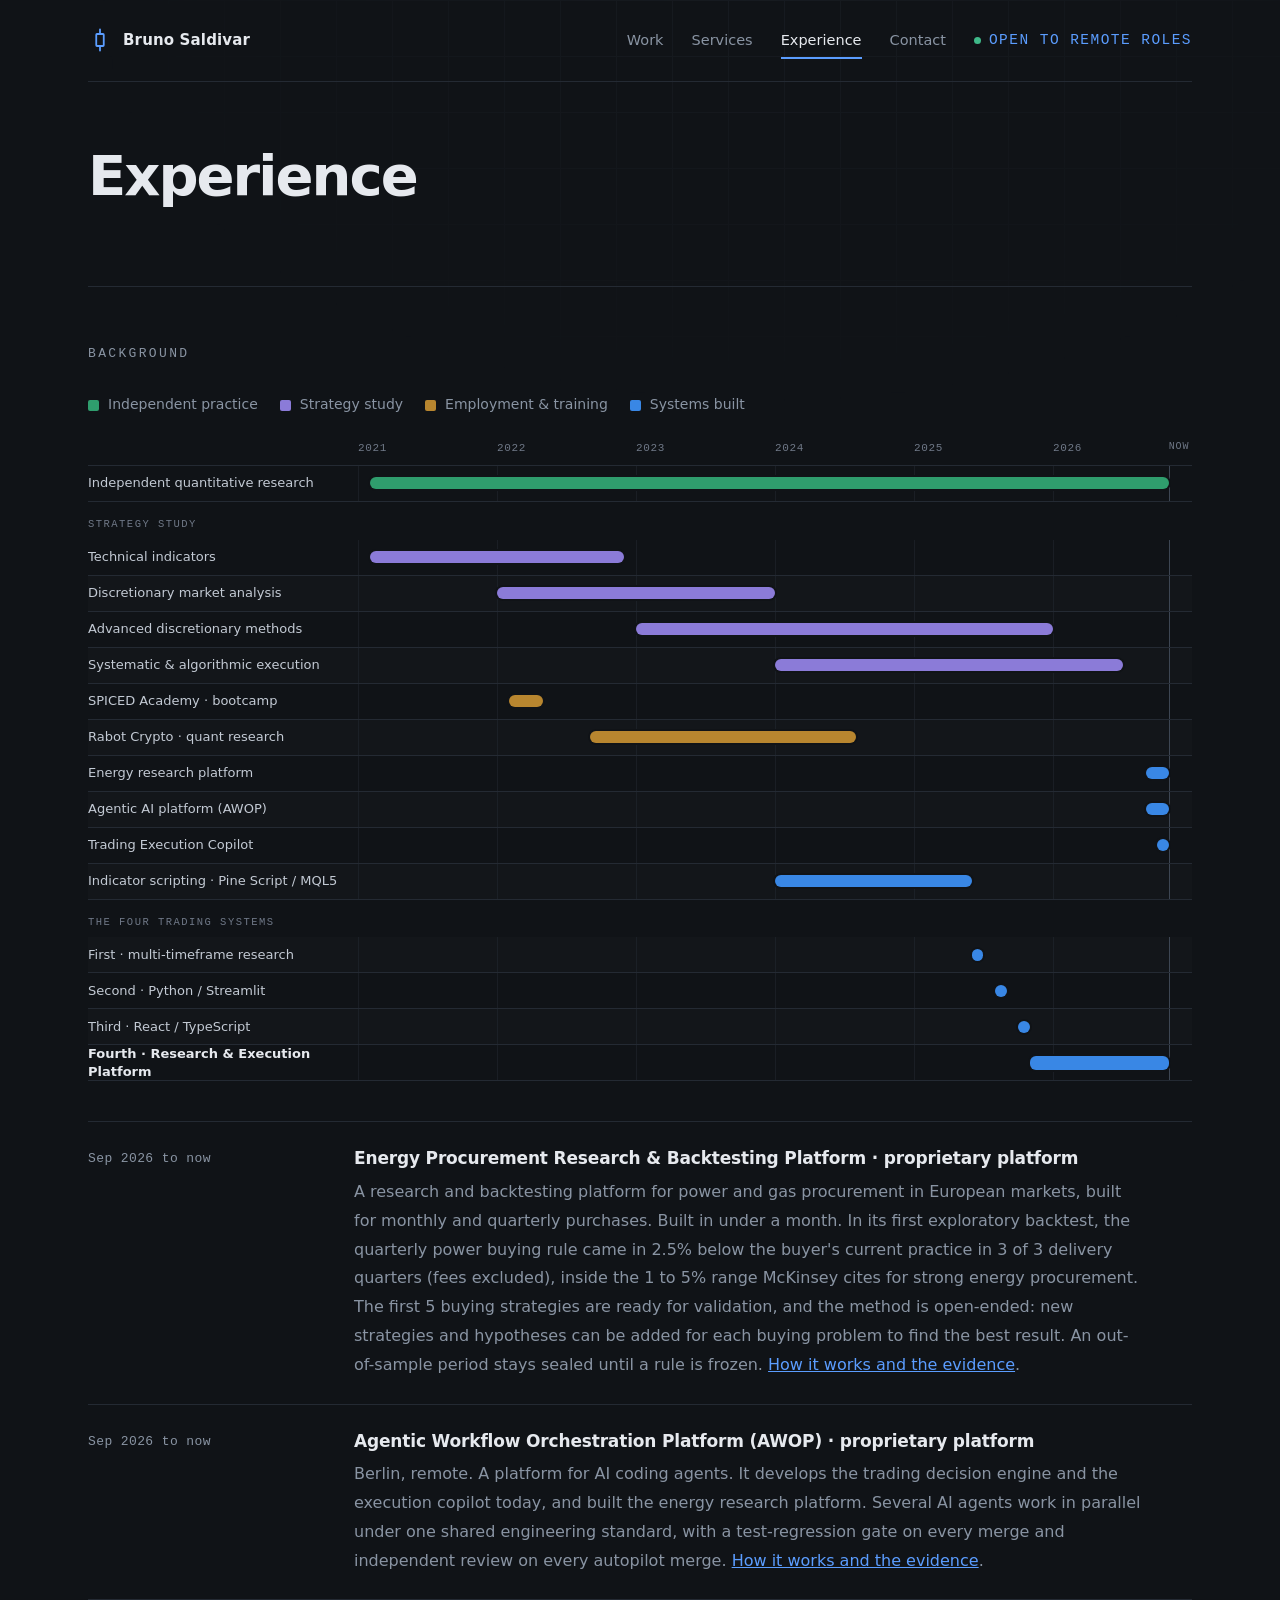
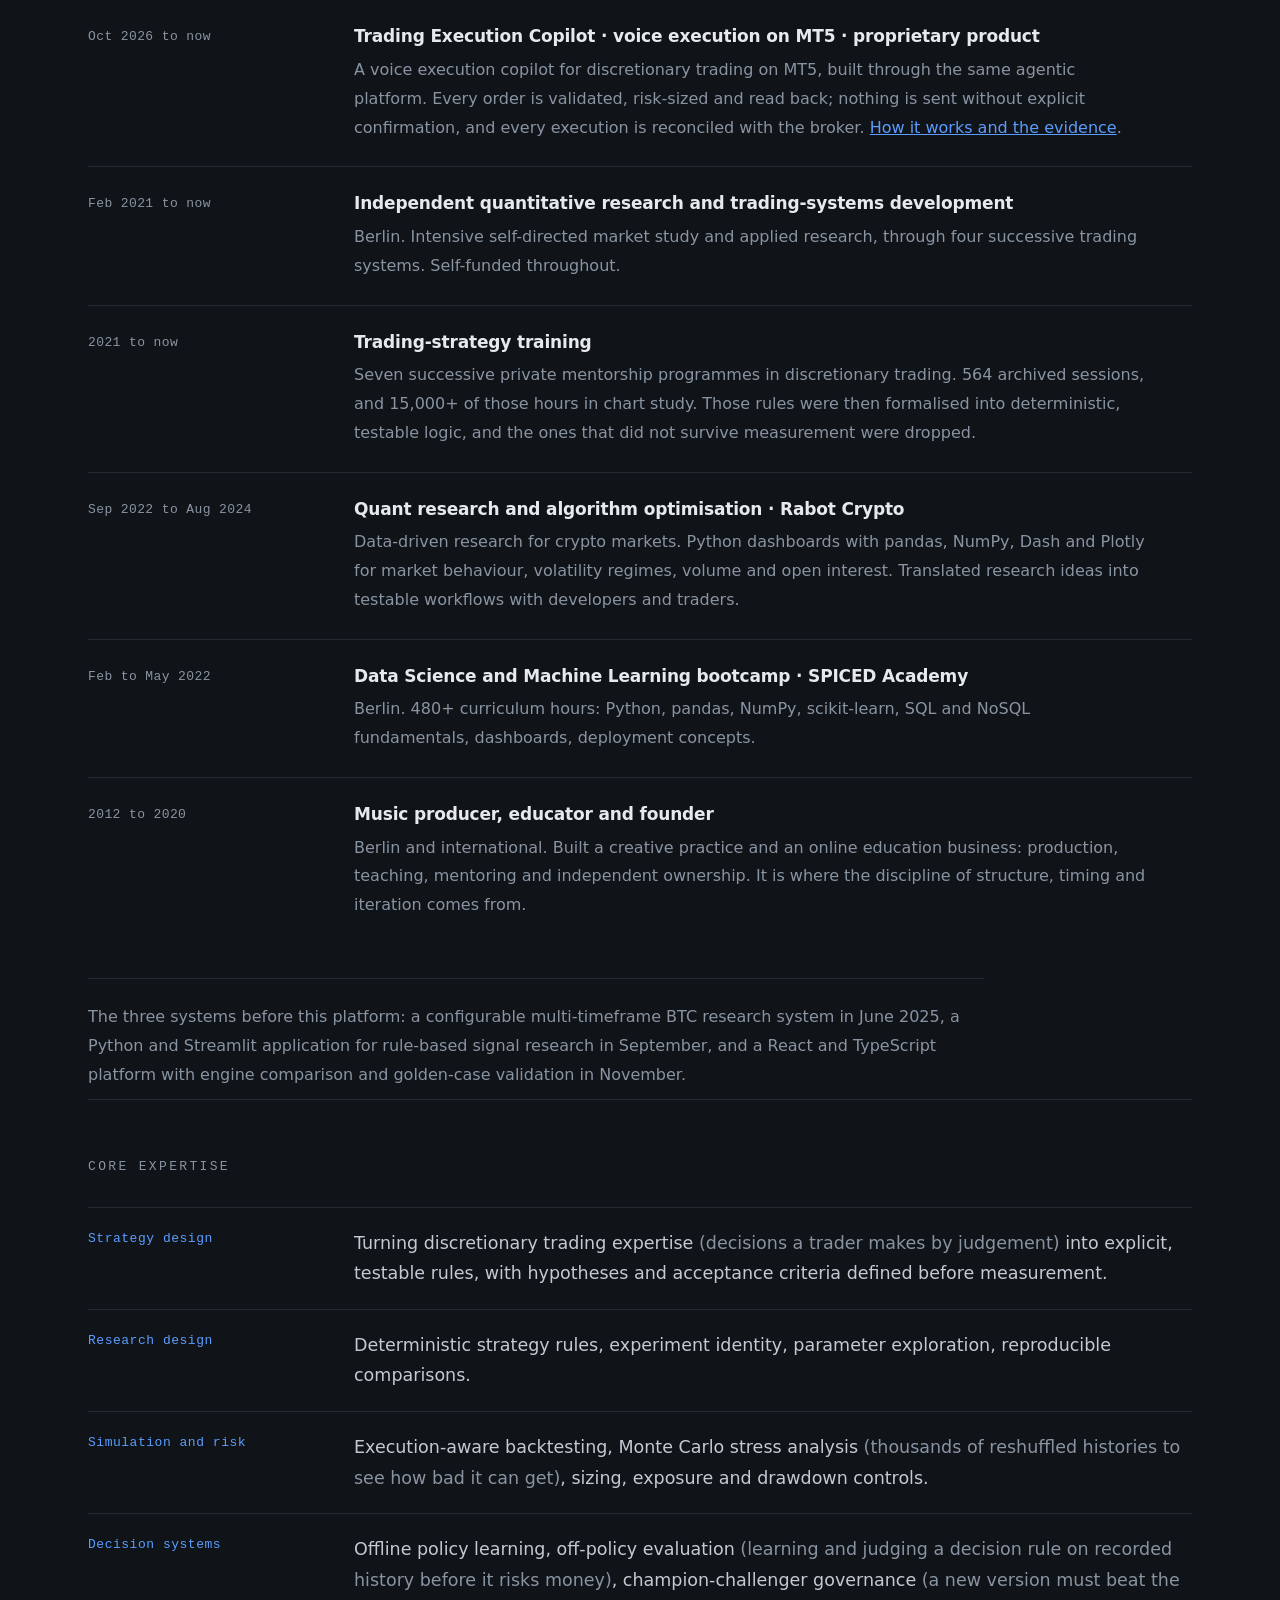
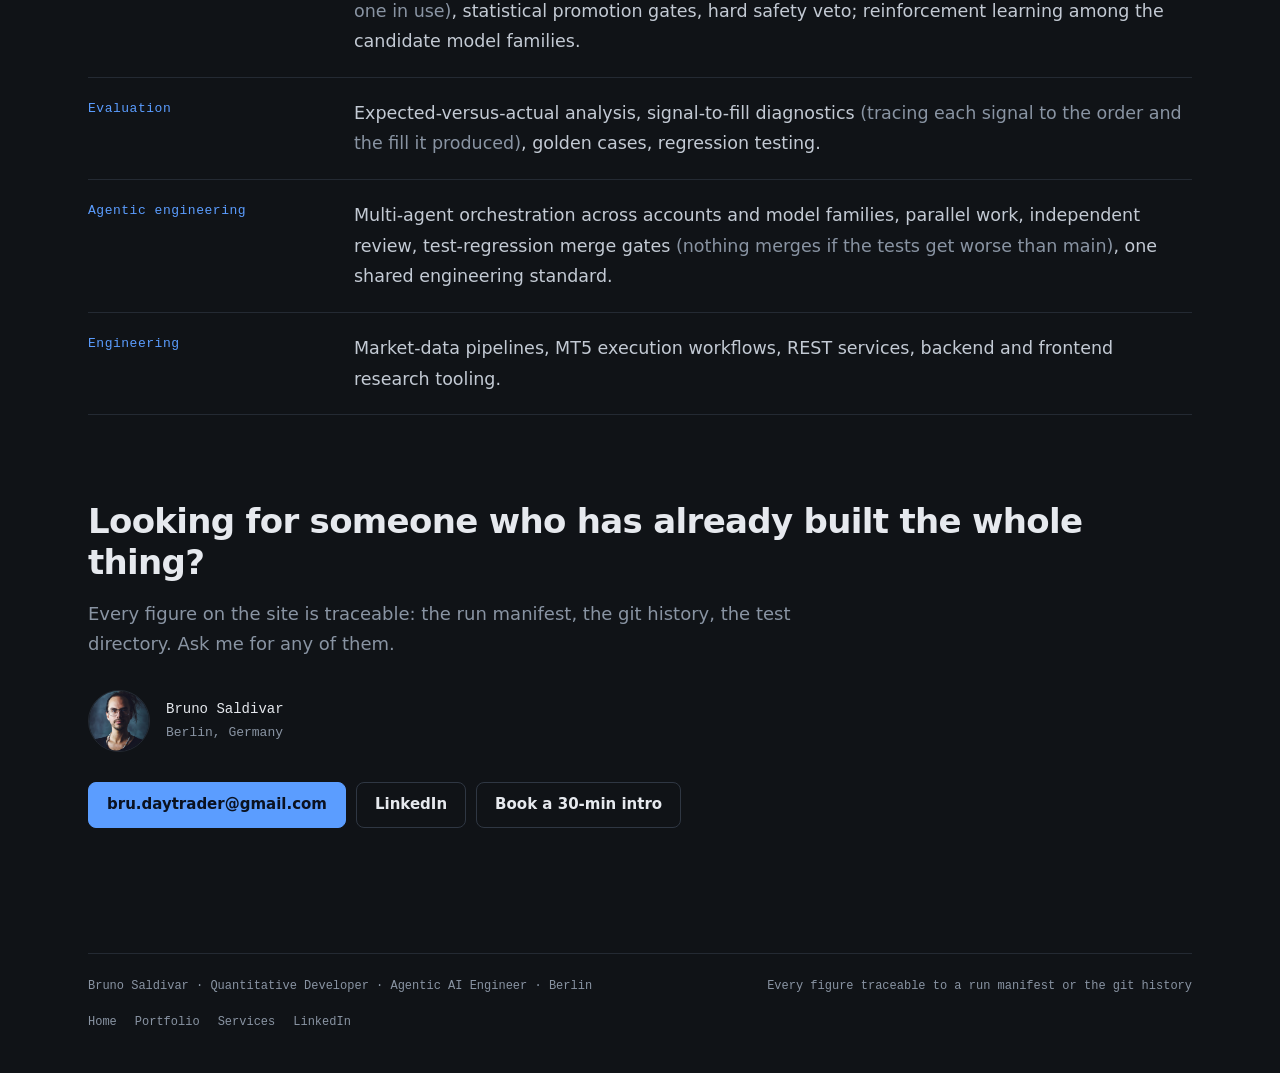
==== experience/index.html @ a82061ac "SEO: align AWOP canonical naming and commercial discovery on experience/index.html" ====
<!DOCTYPE html>
<html lang="en">
<head>
<meta charset="utf-8">
<meta name="viewport" content="width=device-width, initial-scale=1">
<title>Quant Developer &amp; Agentic AI Engineer | Experience</title>
<meta name="description" content="Experience in quantitative research, MT5 trading systems, agentic AI engineering and European energy procurement research. Explore work history and skills.">
<meta name="author" content="Bruno Saldivar">
<meta name="robots" content="index, follow, max-image-preview:large">
<link rel="canonical" href="https://ibuildsystems.work/experience/">
<link rel="icon" href="../favicon.svg?v=2" type="image/svg+xml">
<meta name="theme-color" content="#101317">

<meta property="og:type" content="website">
<meta property="og:site_name" content="Bruno Saldivar">
<meta property="og:locale" content="en_US">
<meta property="og:url" content="https://ibuildsystems.work/experience/">
<meta property="og:title" content="Quant Developer &amp; Agentic AI Engineer | Experience">
<meta property="og:description" content="Background in quantitative research, trading systems, European power procurement and AI agent orchestration.">
<meta property="og:image" content="https://ibuildsystems.work/og-card.png">
<meta property="og:image:width" content="1200">
<meta property="og:image:height" content="630">
<meta property="og:image:alt" content="Bruno Saldivar, Quantitative Developer · Agentic AI Engineer">

<meta name="twitter:card" content="summary_large_image">
<meta name="twitter:title" content="Quant Developer &amp; Agentic AI Engineer | Experience">
<meta name="twitter:description" content="Quantitative research, trading systems engineering and agentic AI experience.">
<meta name="twitter:image" content="https://ibuildsystems.work/og-card.png">

<link rel="stylesheet" href="../site.css">
<link rel="stylesheet" href="../work.css">
</head>
<body>
<a class="skip" href="#main">Skip to content</a>

<div class="wrap" id="top">
  <header class="site-head">
    <a class="brand" href="/" aria-label="Bruno Saldivar, home">
      <svg width="24" height="24" viewBox="0 0 32 32" fill="none" stroke-width="2.4" stroke-linecap="round" aria-hidden="true">
        <path d="M16 2 L16 8"/><rect x="11" y="8" width="10" height="16" rx="1"/><path d="M16 24 L16 30"/>
      </svg>
      Bruno Saldivar
    </a>
    <nav class="site-nav" aria-label="Main">
      <a href="/portfolio/">Work</a>
      <a href="/services/">Services</a>
      <a href="/experience/" aria-current="page">Experience</a>
      <a href="#contact">Contact</a>
      <a class="status" href="#contact"><span class="dot" aria-hidden="true"></span>Open to remote roles</a>
    </nav>
  </header>
</div>

<main id="main" class="wrap">

  <section class="intro">
    <h1>Experience</h1>
  </section>

  <section class="prior" id="background">
    <h2 class="sec">Background</h2>
    <div class="gantt">
      <div class="g-legend">
        <span><i style="background:#2f9d6d"></i>Independent practice</span>
        <span><i style="background:#8b7bd8"></i>Strategy study</span>
        <span><i style="background:#b8862f"></i>Employment &amp; training</span>
        <span><i style="background:#3987e5"></i>Systems built</span>
      </div>
      <div class="g-head"><span></span><div class="g-axis" style="position:relative"><span class="g-now-lab" style="left:97.22%">NOW</span><span>2021</span><span>2022</span><span>2023</span><span>2024</span><span>2025</span><span>2026</span></div></div>
      <div class="g-rows" id="gRows">
        <div class="g-row"><span class="g-lab">Independent quantitative research</span><div class="g-track"><div class="g-now" style="left:97.22%"></div><div class="g-hit" style="left:1.39%;width:95.83%" data-t="Independent quantitative research" data-d="Feb 2021 - present"><div class="g-bar" data-k="base"></div></div></div></div>
        <div class="g-group"><span>Strategy study</span><div></div></div>
        <div class="g-row"><span class="g-lab">Technical indicators</span><div class="g-track"><div class="g-now" style="left:97.22%"></div><div class="g-hit" style="left:1.39%;width:30.56%" data-t="Technical indicators" data-d="2021 - 2022"><div class="g-bar" data-k="stu"></div></div></div></div>
        <div class="g-row"><span class="g-lab">Discretionary market analysis</span><div class="g-track"><div class="g-now" style="left:97.22%"></div><div class="g-hit" style="left:16.67%;width:33.33%" data-t="Discretionary market analysis" data-d="2022 - 2023"><div class="g-bar" data-k="stu"></div></div></div></div>
        <div class="g-row"><span class="g-lab">Advanced discretionary methods</span><div class="g-track"><div class="g-now" style="left:97.22%"></div><div class="g-hit" style="left:33.33%;width:50.0%" data-t="Advanced discretionary methods" data-d="2023 - 2025"><div class="g-bar" data-k="stu"></div></div></div></div>
        <div class="g-row"><span class="g-lab">Systematic &amp; algorithmic execution</span><div class="g-track"><div class="g-now" style="left:97.22%"></div><div class="g-hit" style="left:50.0%;width:41.67%" data-t="Systematic and algorithmic execution" data-d="2024 - present"><div class="g-bar" data-k="stu"></div></div></div></div>
        <div class="g-row"><span class="g-lab">SPICED Academy · bootcamp</span><div class="g-track"><div class="g-now" style="left:97.22%"></div><div class="g-hit" style="left:18.06%;width:4.17%" data-t="SPICED Academy · Data Science bootcamp" data-d="Feb - May 2022 · 480+ hours"><div class="g-bar" data-k="job"></div></div></div></div>
        <div class="g-row"><span class="g-lab">Rabot Crypto · quant research</span><div class="g-track"><div class="g-now" style="left:97.22%"></div><div class="g-hit" style="left:27.78%;width:31.94%" data-t="Rabot Crypto · quant research" data-d="Sep 2022 - Aug 2024"><div class="g-bar" data-k="job"></div></div></div></div>
        <div class="g-row"><span class="g-lab">Energy research platform</span><div class="g-track"><div class="g-now" style="left:97.22%"></div><div class="g-hit" style="left:94.44%;width:2.78%" data-t="Energy Procurement Research &amp; Backtesting Platform" data-d="Sep 2026 - present · proprietary platform"><div class="g-bar" data-k="sys"></div></div></div></div>
        <div class="g-row"><span class="g-lab">Agentic AI platform (AWOP)</span><div class="g-track"><div class="g-now" style="left:97.22%"></div><div class="g-hit" style="left:94.44%;width:2.78%" data-t="Agentic Workflow Orchestration Platform (AWOP)" data-d="Sep 2026 - present · proprietary platform"><div class="g-bar" data-k="sys"></div></div></div></div>
        <div class="g-row"><span class="g-lab">Trading Execution Copilot</span><div class="g-track"><div class="g-now" style="left:97.22%"></div><div class="g-hit" style="left:95.83%;width:1.39%" data-t="Trading Execution Copilot · voice execution on MT5" data-d="Oct 2026 - present · proprietary product"><div class="g-bar" data-k="sys"></div></div></div></div>
        <div class="g-row"><span class="g-lab">Indicator scripting · Pine Script / MQL5</span><div class="g-track"><div class="g-now" style="left:97.22%"></div><div class="g-hit" style="left:50.0%;width:23.61%" data-t="Indicator scripting in Pine Script and MQL5" data-d="2024 - mid 2025 · TradingView scripts ported to MQL5"><div class="g-bar" data-k="sys"></div></div></div></div>
        <div class="g-group"><span>The four trading systems</span><div></div></div>
        <div class="g-row"><span class="g-lab">First · multi-timeframe research</span><div class="g-track"><div class="g-now" style="left:97.22%"></div><div class="g-hit" style="left:73.61%;width:1.39%" data-t="Multi-timeframe strategy research" data-d="Jun 2025 · first system"><div class="g-bar" data-k="sys"></div></div></div></div>
        <div class="g-row"><span class="g-lab">Second · Python / Streamlit</span><div class="g-track"><div class="g-now" style="left:97.22%"></div><div class="g-hit" style="left:76.39%;width:1.39%" data-t="Python / Streamlit application" data-d="Aug - Sep 2025 · second system"><div class="g-bar" data-k="sys"></div></div></div></div>
        <div class="g-row"><span class="g-lab">Third · React / TypeScript</span><div class="g-track"><div class="g-now" style="left:97.22%"></div><div class="g-hit" style="left:79.17%;width:1.39%" data-t="React / TypeScript platform" data-d="Oct - Nov 2025 · third system"><div class="g-bar" data-k="sys"></div></div></div></div>
        <div class="g-row" data-em=""><span class="g-lab">Fourth · Research &amp; Execution Platform</span><div class="g-track"><div class="g-now" style="left:97.22%"></div><div class="g-hit" data-em="" style="left:80.56%;width:16.67%" data-t="Private Trading Research &amp; Execution Platform" data-d="Nov 2025 - present · in production"><div class="g-bar" data-k="sys"></div></div></div></div>
        <div class="g-tip" id="gTip"></div>
      </div>
    </div>

    <div class="tl">
      <div class="tl-row">
        <div class="tl-when">Sep 2026 to now</div>
        <div class="tl-what">
          <h4>Energy Procurement Research &amp; Backtesting Platform · proprietary platform</h4>
          <p>A research and backtesting platform for power and gas procurement in European markets, built for monthly and quarterly purchases. Built in under a month. In its first exploratory backtest, the quarterly power buying rule came in 2.5% below the buyer&#39;s current practice in 3 of 3 delivery quarters (fees excluded), inside the 1 to 5% range McKinsey cites for strong energy procurement. The first 5 buying strategies are ready for validation, and the method is open-ended: new strategies and hypotheses can be added for each buying problem to find the best result. An out-of-sample period stays sealed until a rule is frozen. <a href="/portfolio/#energy">How it works and the evidence</a>.</p>
        </div>
      </div>
      <div class="tl-row">
        <div class="tl-when">Sep 2026 to now</div>
        <div class="tl-what">
          <h4>Agentic Workflow Orchestration Platform (AWOP) · proprietary platform</h4>
          <p>Berlin, remote. A platform for AI coding agents. It develops the trading decision engine and the execution copilot today, and built the energy research platform. Several AI agents work in parallel under one shared engineering standard, with a test-regression gate on every merge and independent review on every autopilot merge. <a href="/portfolio/#awop">How it works and the evidence</a>.</p>
        </div>
      </div>
      <div class="tl-row">
        <div class="tl-when">Oct 2026 to now</div>
        <div class="tl-what">
          <h4>Trading Execution Copilot · voice execution on MT5 · proprietary product</h4>
          <p>A voice execution copilot for discretionary trading on MT5, built through the same agentic platform. Every order is validated, risk-sized and read back; nothing is sent without explicit confirmation, and every execution is reconciled with the broker. <a href="/portfolio/#copilot">How it works and the evidence</a>.</p>
        </div>
      </div>
      <div class="tl-row">
        <div class="tl-when">Feb 2021 to now</div>
        <div class="tl-what">
          <h4>Independent quantitative research and trading-systems development</h4>
          <p>Berlin. Intensive self-directed market study and applied research, through four successive trading systems. Self-funded throughout.</p>
        </div>
      </div>
      <div class="tl-row">
        <div class="tl-when">2021 to now</div>
        <div class="tl-what">
          <h4>Trading-strategy training</h4>
          <p>Seven successive private mentorship programmes in discretionary trading. 564 archived sessions, and
            15,000+ of those hours in chart study. Those rules were then formalised into deterministic, testable
            logic, and the ones that did not survive measurement were dropped.</p>
        </div>
      </div>
      <div class="tl-row">
        <div class="tl-when">Sep 2022 to Aug 2024</div>
        <div class="tl-what">
          <h4>Quant research and algorithm optimisation · Rabot Crypto</h4>
          <p>Data-driven research for crypto markets. Python dashboards with pandas, NumPy, Dash and Plotly for market behaviour, volatility regimes, volume and open interest. Translated research ideas into testable workflows with developers and traders.</p>
        </div>
      </div>
      <div class="tl-row">
        <div class="tl-when">Feb to May 2022</div>
        <div class="tl-what">
          <h4>Data Science and Machine Learning bootcamp · SPICED Academy</h4>
          <p>Berlin. 480+ curriculum hours: Python, pandas, NumPy, scikit-learn, SQL and NoSQL fundamentals, dashboards, deployment concepts.</p>
        </div>
      </div>
      <div class="tl-row">
        <div class="tl-when">2012 to 2020</div>
        <div class="tl-what">
          <h4>Music producer, educator and founder</h4>
          <p>Berlin and international. Built a creative practice and an online education business: production, teaching, mentoring and independent ownership. It is where the discipline of structure, timing and iteration comes from.</p>
        </div>
      </div>
    </div>
    <p class="earlier">
      The three systems before this platform: a configurable multi-timeframe BTC research system in
      June 2025, a Python and Streamlit application for rule-based signal research in
      September, and a React and TypeScript platform with engine comparison and golden-case
      validation in November.
    </p>
  </section>

  <section class="expertise reveal">
    <h2 class="sec">Core expertise</h2>
    <div class="rows">
      <div class="row">
        <div class="k">Strategy design</div>
        <div class="v">Turning discretionary trading expertise <i>(decisions a trader makes by judgement)</i> into explicit, testable rules, with hypotheses and acceptance criteria defined before measurement.</div>
      </div>
      <div class="row">
        <div class="k">Research design</div>
        <div class="v">Deterministic strategy rules, experiment identity, parameter exploration, reproducible comparisons.</div>
      </div>
      <div class="row">
        <div class="k">Simulation and risk</div>
        <div class="v">Execution-aware backtesting, Monte Carlo stress analysis <i>(thousands of reshuffled histories to see how bad it can get)</i>, sizing, exposure and drawdown controls.</div>
      </div>
      <div class="row">
        <div class="k">Decision systems</div>
        <div class="v">Offline policy learning, off-policy evaluation <i>(learning and judging a decision rule on recorded history before it risks money)</i>, champion-challenger governance <i>(a new version must beat the one in use)</i>, statistical promotion gates, hard safety veto; reinforcement learning among the candidate model families.</div>
      </div>
      <div class="row">
        <div class="k">Evaluation</div>
        <div class="v">Expected-versus-actual analysis, signal-to-fill diagnostics <i>(tracing each signal to the order and the fill it produced)</i>, golden cases, regression testing.</div>
      </div>
      <div class="row">
        <div class="k">Agentic engineering</div>
        <div class="v">Multi-agent orchestration across accounts and model families, parallel work, independent review, test-regression merge gates <i>(nothing merges if the tests get worse than main)</i>, one shared engineering standard.</div>
      </div>
      <div class="row">
        <div class="k">Engineering</div>
        <div class="v">Market-data pipelines, MT5 execution workflows, REST services, backend and frontend research tooling.</div>
      </div>
    </div>
  </section>

  <section class="cta reveal" id="contact">
    <h2>Looking for someone who has already built the whole thing?</h2>
    <p>
      Every figure on the site is traceable: the run manifest, the git history, the test directory.
      Ask me for any of them.
    </p>
    <div class="signature">
      <img src="../portrait.jpg" alt="Bruno Saldivar">
      <div class="who"><b>Bruno Saldivar</b>Berlin, Germany</div>
    </div>
    <div class="btns">
      <a class="btn solid" href="mailto:bru.daytrader@gmail.com">bru.daytrader@gmail.com</a>
      <a class="btn" href="https://www.linkedin.com/in/bru-algo-trader/">LinkedIn</a>
      <a class="btn" href="https://calendly.com/bru-lets-talk/30min">Book a 30-min intro</a>
    </div>
  </section>

</main>

<div class="wrap">
  <footer class="site-foot">
    <span>Bruno Saldivar · Quantitative Developer · Agentic AI Engineer · Berlin</span>
    <span>Every figure traceable to a run manifest or the git history</span>
    <nav aria-label="Footer">
      <a href="/">Home</a>
      <a href="/portfolio/">Portfolio</a>
      <a href="/services/">Services</a>
      <a href="https://www.linkedin.com/in/bru-algo-trader/">LinkedIn</a>
    </nav>
  </footer>
</div>

<script src="../site.js" defer></script>
<script>
  // tooltip por marca: el spec de interaccion lo pide por defecto en barras
  (() => {
    const rows = document.getElementById('gRows'); if (!rows) return;
    const tip = document.getElementById('gTip');
    rows.querySelectorAll('.g-hit').forEach((bar) => {
      bar.addEventListener('mouseenter', () => {
        tip.innerHTML = bar.dataset.t + '<br><b>' + bar.dataset.d + '</b>';
        tip.style.opacity = 1;
      });
      bar.addEventListener('mousemove', (e) => {
        const r = rows.getBoundingClientRect();
        const w = tip.offsetWidth;                 // medir, no adivinar el ancho
        let x = e.clientX - r.left + 14;
        if (x + w > r.width) x = e.clientX - r.left - w - 14;   // no cabe a la derecha: al otro lado
        tip.style.left = Math.max(0, x) + 'px';
        tip.style.top = (e.clientY - r.top + 16) + 'px';
      });
      bar.addEventListener('mouseleave', () => { tip.style.opacity = 0; });
    });
  })();
</script>
<!-- Cloudflare Web Analytics -->
<script type='module' src='https://static.cloudflareinsights.com/beacon.min.js' data-cf-beacon='{"token": "364377fd8b194d08bdee4b9dc2653172"}'></script>
<!-- End Cloudflare Web Analytics -->
</body>
</html>
---- site.css ----
/* Shared by Home, Portfolio and Services. Palette and type: graphite / panel / fg / dim / signal,
   with a light variant (Portfolio pins the dark one in its own <style>). */
:root {
  --bg: #101317;
  --bg-2: #0d1014;
  --panel: #171b21;
  --panel-2: #1b2028;
  --fg: #e6e9ee;
  --soft: #c3cad4;
  --dim: #8994a3;
  --hair: #242a33;
  --hair-2: #2f3743;
  --signal: #5b9dff;
  --signal-ink: #0b1220;
  --signal-glow: rgba(91, 157, 255, .28);
  --lit: #1d2a3f;
  --ok: #3fb989;
  --warn: #e0a84a;
  --shadow: 0 30px 80px rgba(0, 0, 0, .35);

  --sans: system-ui, -apple-system, "Segoe UI Variable Text", "Segoe UI", Inter, Roboto,
          "Helvetica Neue", Arial, sans-serif;
  --mono: ui-monospace, "SF Mono", "Cascadia Mono", "Segoe UI Mono", Menlo, Consolas,
          "Roboto Mono", monospace;
  --max: 1200px;
  --gut: clamp(20px, 5vw, 48px);
  color-scheme: dark light;
}

@media (prefers-color-scheme: light) {
  :root {
    --bg: #f6f7f9;
    --bg-2: #eef1f5;
    --panel: #ffffff;
    --panel-2: #f3f5f8;
    --fg: #11151b;
    --soft: #343c47;
    --dim: #5b6573;
    --hair: #dde2e8;
    --hair-2: #cdd4dd;
    --signal: #1f5fd1;
    --signal-ink: #ffffff;
    --signal-glow: rgba(31, 95, 209, .2);
    --lit: #e4edfb;
    --ok: #1d8a5f;
    --warn: #a86b10;
    --shadow: 0 30px 70px rgba(20, 30, 50, .10);
  }
}

* { box-sizing: border-box; }
html { scroll-behavior: smooth; -webkit-text-size-adjust: 100%; }
/* line-height 1.7 or more on running text: the owner reads with astigmatism */
body {
  margin: 0;
  background: var(--bg);
  color: var(--fg);
  font-family: var(--sans);
  font-size: 18px;
  line-height: 1.7;
  -webkit-font-smoothing: antialiased;
  overflow-x: hidden;
}
/* faint engineering grid behind the top of the page */
body::before {
  content: "";
  position: absolute; inset: 0 0 auto 0; height: 900px; z-index: -1; pointer-events: none;
  background:
    linear-gradient(var(--hair) 1px, transparent 1px) 0 0 / 56px 56px,
    linear-gradient(90deg, var(--hair) 1px, transparent 1px) 0 0 / 56px 56px;
  opacity: .35;
  mask-image: radial-gradient(ellipse 70% 60% at 60% 0%, #000 0%, transparent 75%);
  -webkit-mask-image: radial-gradient(ellipse 70% 60% at 60% 0%, #000 0%, transparent 75%);
}

a { color: inherit; }
img { max-width: 100%; display: block; }
h1, h2, h3, h4, p { margin: 0; }

.wrap { max-width: var(--max); margin: 0 auto; padding: 0 var(--gut); }

.skip {
  position: absolute; left: 12px; top: -60px; z-index: 50;
  background: var(--signal); color: var(--signal-ink); padding: 10px 14px; border-radius: 6px;
  font-weight: 600; text-decoration: none;
}
.skip:focus { top: 12px; }

:focus-visible { outline: 2px solid var(--signal); outline-offset: 3px; border-radius: 4px; }

.sr-only {
  position: absolute; width: 1px; height: 1px; padding: 0; margin: -1px;
  overflow: hidden; clip: rect(0 0 0 0); white-space: nowrap; border: 0;
}

/* ---------- header ---------- */
.site-head {
  display: flex; align-items: center; justify-content: space-between; gap: 16px;
  padding: 22px 0; border-bottom: 1px solid var(--hair);
}
.brand {
  display: flex; align-items: center; gap: 11px; text-decoration: none;
  font-weight: 650; font-size: 15px; letter-spacing: .01em; white-space: nowrap;
}
.brand svg { stroke: var(--signal); flex: none; transition: transform .3s cubic-bezier(.16, .8, .3, 1); }
.brand:hover svg { transform: translateY(-2px); }
.site-nav { display: flex; align-items: center; gap: clamp(14px, 3vw, 28px); flex-wrap: wrap; }
.site-nav a {
  color: var(--dim); text-decoration: none; font-size: 14.5px;
  padding: 6px 0; transition: color .2s ease;
}
.site-nav a:hover, .site-nav a[aria-current="page"] { color: var(--fg); }
.site-nav a[aria-current="page"] { box-shadow: inset 0 -2px 0 var(--signal); }
.status {
  font-family: var(--mono); font-size: 11.5px; color: var(--signal);
  letter-spacing: .1em; text-transform: uppercase;
  display: inline-flex; align-items: center; gap: 8px; text-decoration: none;
}
.site-nav a.status { color: var(--signal); }
.dot { width: 7px; height: 7px; border-radius: 50%; background: var(--ok); flex: none; animation: beat 2.6s ease-in-out infinite; }
@keyframes beat { 0%, 100% { transform: scale(1); opacity: 1 } 50% { transform: scale(1.5); opacity: .45 } }

/* ---------- type helpers ---------- */
.eyebrow {
  font-family: var(--mono); font-size: 12.5px; color: var(--signal);
  letter-spacing: .14em; text-transform: uppercase; line-height: 1.6;
}
.kicker {
  font-family: var(--mono); font-size: 12px; letter-spacing: .18em; text-transform: uppercase;
  color: var(--dim); font-weight: 400;
}
.h2 {
  font-size: clamp(28px, 4vw, 44px); line-height: 1.12; letter-spacing: -.025em; font-weight: 700;
  margin: 12px 0 0; max-width: 24ch;
}
.lead { color: var(--soft); font-size: clamp(17px, 1.6vw, 20px); line-height: 1.7; max-width: 60ch; }
.section { padding: clamp(64px, 9vw, 120px) 0 0; }
.section-head { margin-bottom: clamp(28px, 4vw, 44px); }
.section-head .lead { margin-top: 16px; }

/* ---------- hero ---------- */
.hero {
  display: grid; grid-template-columns: minmax(0, 1fr) minmax(0, 440px);
  gap: clamp(32px, 5vw, 72px); align-items: center;
  padding: clamp(40px, 6vw, 84px) 0 0;
}
.who-chip { display: flex; align-items: center; gap: 14px; margin-bottom: 26px; }
.who-chip img {
  width: 56px; height: 56px; border-radius: 50%; object-fit: cover; object-position: center 15%;
  border: 1px solid var(--hair-2);
}
.who-chip .who { font-size: 14.5px; line-height: 1.6; color: var(--dim); }
.who-chip .who b { display: block; color: var(--fg); font-weight: 600; font-size: 16px; }
.hero h1 {
  margin-top: 14px;
  font-size: clamp(34px, 3.7vw, 46px); line-height: 1.12; letter-spacing: -.03em; font-weight: 750;
  max-width: 24ch;
}
.hero h1 em { font-style: normal; color: var(--signal); }
.hero .line { margin-top: 22px; color: var(--soft); font-size: clamp(17px, 1.7vw, 20px); line-height: 1.7; max-width: 50ch; }

.doors { display: grid; grid-template-columns: repeat(3, minmax(0, 1fr)); gap: 12px; margin-top: 32px; max-width: 680px; }
.door {
  position: relative; display: flex; flex-direction: column; gap: 4px;
  padding: 15px 16px 14px; border: 1px solid var(--hair-2); border-radius: 10px;
  background: var(--panel); text-decoration: none;
  transition: border-color .25s ease, transform .25s ease, background-color .25s ease;
}
.door b { font-size: 16px; font-weight: 650; display: flex; align-items: center; justify-content: space-between; gap: 8px; }
.door b::after { content: "→"; color: var(--signal); transition: transform .25s ease; }
.door span { font-size: 13.5px; color: var(--dim); line-height: 1.55; }
.door:hover { border-color: var(--signal); transform: translateY(-2px); }
.door:hover b::after { transform: translateX(3px); }
.door.primary { background: var(--signal); border-color: var(--signal); color: var(--signal-ink); }
.door.primary span { color: var(--signal-ink); opacity: .85; }
.door.primary b::after { color: var(--signal-ink); }
/* beside the index the hero column is narrow: the doors stack as rows */
@media (min-width: 1061px) {
  .hero .doors { grid-template-columns: 1fr; gap: 10px; max-width: 460px; }
  .hero .door { padding: 13px 16px; }
}

/* the four systems at a glance, beside the headline */
.hero-index {
  border: 1px solid var(--hair-2); border-radius: 14px; box-shadow: var(--shadow);
  background: radial-gradient(ellipse 80% 50% at 50% 0%, var(--signal-glow), transparent 70%), var(--panel);
  padding: 20px 20px 8px;
}
.hero-index .kicker { font-size: 11px; letter-spacing: .14em; padding: 0 4px 12px; border-bottom: 1px solid var(--hair); }
.hero-index ol { list-style: none; margin: 0; padding: 0; }
.hero-index li + li { border-top: 1px solid var(--hair); }
.hero-index a {
  display: grid; grid-template-columns: 34px minmax(0, 1fr); column-gap: 10px;
  padding: 15px 4px; text-decoration: none; border-radius: 8px;
}
.hero-index .i {
  grid-row: span 2; font-family: var(--mono); font-size: 12px; color: var(--dim); padding-top: 3px;
  animation: idx 10s ease-in-out infinite; animation-delay: calc(var(--i) * 2.5s);
}
.hero-index b { font-size: 16px; font-weight: 650; line-height: 1.45; transition: color .2s ease; }
.hero-index .d { font-size: 13.5px; color: var(--dim); line-height: 1.6; margin-top: 2px; }
.hero-index a:hover b { color: var(--signal); }
@keyframes idx { 0%, 22%, 100% { color: var(--dim); } 6%, 16% { color: var(--signal); } }

/* ---------- the four systems ---------- */
.syslist { display: grid; gap: clamp(20px, 3vw, 28px); }
.sys {
  display: grid; grid-template-columns: minmax(0, 1fr) minmax(0, 440px);
  gap: clamp(24px, 4vw, 56px); align-items: center;
  border: 1px solid var(--hair-2); border-radius: 16px; background: var(--panel);
  padding: clamp(22px, 3.6vw, 44px);
}
.sys-tag {
  display: flex; flex-wrap: wrap; align-items: center; gap: 4px 12px;
  font-family: var(--mono); font-size: 12px; letter-spacing: .1em; text-transform: uppercase;
  color: var(--signal); line-height: 1.6;
}
.sys-n {
  display: inline-grid; place-items: center; width: 30px; height: 30px; border-radius: 50%;
  border: 1px solid var(--hair-2); color: var(--fg); letter-spacing: 0;
}
.sys h3 { font-size: clamp(23px, 2.5vw, 31px); letter-spacing: -.02em; line-height: 1.22; margin-top: 12px; }
.sys-sub { margin-top: 10px; font-size: 15px; color: var(--soft); line-height: 1.75; max-width: 62ch; }
.sys-sub i { font-style: normal; color: var(--dim); }
.pw { margin: 22px 0 0; display: grid; gap: 16px; }
.pw div { border-left: 2px solid var(--hair-2); padding-left: 16px; }
.pw div + div { border-left-color: var(--signal); }
.pw dt { font-family: var(--mono); font-size: 11.5px; letter-spacing: .14em; text-transform: uppercase; color: var(--dim); line-height: 1.6; }
.pw dd { margin: 4px 0 0; font-size: 17px; line-height: 1.7; color: var(--fg); max-width: 58ch; }
.badge {
  display: inline-flex; align-items: center; margin-top: 20px;
  font-size: 13.5px; font-weight: 600; color: var(--ok); line-height: 1.4;
  border: 1px solid var(--hair-2); border-radius: 999px; padding: 6px 13px;
}
.kf {
  display: flex; flex-wrap: wrap; align-items: baseline; gap: 4px 14px;
  margin-top: 22px; padding-top: 18px; border-top: 1px solid var(--hair);
}
.kf b {
  font-family: var(--mono); font-size: clamp(28px, 3vw, 36px); font-weight: 500; color: var(--fg);
  letter-spacing: -.02em; white-space: nowrap; font-variant-numeric: tabular-nums; line-height: 1.2;
}
.kf span { flex: 1 1 220px; font-size: 15px; color: var(--soft); line-height: 1.7; }
/* a key fact said in words instead of a number, with the same visual weight */
.kf-words span { font-size: clamp(18px, 1.8vw, 21px); font-weight: 600; color: var(--fg); line-height: 1.6; max-width: 40ch; }
.origin { margin-top: 16px; font-size: 15.5px; color: var(--soft); line-height: 1.75; max-width: 60ch; }
.sys .fine { margin-top: 12px; font-size: 13.5px; color: var(--dim); line-height: 1.7; }
.sys .more {
  display: inline-block; margin-top: 18px; font-weight: 600; font-size: 15.5px;
  color: var(--signal); text-decoration: none;
}
.sys .more:hover { text-decoration: underline; text-underline-offset: 4px; }
@media (min-width: 1061px) {
  .sys:nth-child(even) > .dg-card { order: -1; }
}

/* key terms in plain words (Portfolio) */
.terms { grid-column: 1 / -1; border-top: 1px solid var(--hair); padding-top: 22px; }
.terms h4 { font-family: var(--mono); font-size: 12px; letter-spacing: .16em; text-transform: uppercase; color: var(--dim); font-weight: 400; }
.terms dl { display: grid; grid-template-columns: repeat(2, minmax(0, 1fr)); gap: 16px 36px; margin: 14px 0 0; }
.terms dt { font-weight: 650; font-size: 15.5px; color: var(--fg); line-height: 1.5; }
.terms dd { margin: 3px 0 0; font-size: 15px; color: var(--soft); line-height: 1.7; }

/* evidence for technical readers (Portfolio) */
.evidence { grid-column: 1 / -1; border: 1px solid var(--hair-2); border-radius: 12px; background: var(--bg-2); }
.evidence summary {
  cursor: pointer; list-style: none; display: flex; align-items: center; justify-content: space-between; gap: 12px;
  padding: 15px 18px; font-family: var(--mono); font-size: 12.5px; letter-spacing: .1em; text-transform: uppercase;
  color: var(--signal); line-height: 1.5;
}
.evidence summary::-webkit-details-marker { display: none; }
.evidence summary::after { content: "+"; font-size: 20px; line-height: 1; transition: transform .25s ease; }
.evidence[open] summary::after { transform: rotate(45deg); }
.evidence summary:hover { color: var(--fg); }
.ev-body { padding: 4px 18px 22px; border-top: 1px solid var(--hair); }
.ev-body > p, .ev-body li { font-size: 15.5px; color: var(--soft); line-height: 1.75; }
.ev-body > p { margin-top: 16px; max-width: 88ch; }
.ev-body ul { margin: 16px 0 0; padding-left: 20px; display: grid; gap: 8px; max-width: 92ch; }
.ev-body b { color: var(--fg); font-weight: 600; font-variant-numeric: tabular-nums; }

/* ---------- diagrams: one per system, CSS-animated; JS only pauses them ---------- */
.dg-card {
  margin: 0; width: 100%; max-width: 460px; justify-self: center;
  border: 1px solid var(--hair-2); border-radius: 14px;
  background: radial-gradient(ellipse 80% 45% at 50% 0%, var(--signal-glow), transparent 70%), var(--bg-2);
  padding: 12px 12px 12px;
}
.dg-top {
  display: flex; align-items: center; justify-content: space-between; gap: 12px;
  padding: 2px 4px 10px; border-bottom: 1px solid var(--hair); margin-bottom: 6px;
}
.dg-top .kicker { font-size: 11px; letter-spacing: .14em; }
.dg-pp {
  font: 500 11px/1 var(--mono); letter-spacing: .08em; text-transform: uppercase;
  color: var(--dim); background: transparent; border: 1px solid var(--hair-2); border-radius: 999px;
  padding: 7px 11px; cursor: pointer; min-height: 30px;
}
.dg-pp:hover { color: var(--fg); border-color: var(--dim); }
.dg-card figcaption { margin: 8px 4px 0; font-size: 13px; color: var(--dim); line-height: 1.65; }

.dg { --step: 1.15s; display: block; width: 100%; height: auto; }
.dg text { font-family: var(--sans); fill: var(--fg); }
.dg .t { font-size: 15px; font-weight: 650; text-anchor: middle; }
.dg .s { font-size: 12px; fill: var(--dim); text-anchor: middle; }
.dg .m { font-family: var(--mono); font-size: 10px; letter-spacing: .08em; fill: var(--dim); text-transform: uppercase; }
.dg .kn { font-family: var(--mono); font-size: 11px; font-weight: 600; fill: var(--dim); text-anchor: middle; }
.dg .bx { fill: var(--panel-2); stroke: var(--hair-2); stroke-width: 1.3; }
.dg .bx.hu { stroke: var(--warn); stroke-dasharray: 5 4; }
.dg .bx.end { stroke: var(--signal); stroke-width: 1.6; }
.dg .k { fill: var(--bg-2); stroke: var(--hair-2); stroke-width: 1.3; }
.dg .ws { fill: none; stroke: var(--hair-2); stroke-width: 1.2; stroke-dasharray: 4 4; }
.dg .gate { fill: var(--panel-2); stroke: var(--ok); stroke-width: 1.3; }
.dg .gate.re { stroke: var(--warn); }
.dg .gl { font-family: var(--mono); font-size: 11px; text-anchor: middle; fill: var(--ok); letter-spacing: .03em; }
.dg .gl.re { fill: var(--warn); }
.dg .cn { fill: none; stroke: var(--signal); stroke-width: 1.6; stroke-linecap: round; opacity: .5; stroke-dasharray: 4 5; }
.dg .cn.alt { stroke: var(--dim); }
.dg .cn.warn { stroke: var(--warn); }

/* the pulse: each step lights up in turn (--i = its position, --n = steps in the diagram) */
.dg .st > .bx, .dg .st > .gate {
  animation: dg-lit calc(var(--n) * var(--step)) ease-in-out infinite;
  animation-delay: calc(var(--i) * var(--step));
}
.dg .st > .k {
  animation: dg-k calc(var(--n) * var(--step)) ease-in-out infinite;
  animation-delay: calc(var(--i) * var(--step));
}
.dg .cn {
  animation: dg-flow 1.4s linear infinite, dg-cn calc(var(--n) * var(--step)) ease-in-out infinite;
  animation-delay: 0s, calc((var(--i) - .45) * var(--step));
}
@keyframes dg-lit { 0%, 15%, 100% { fill: var(--panel-2); stroke-width: 1.3; } 5%, 10% { fill: var(--lit); stroke-width: 2.2; } }
@keyframes dg-k { 0%, 15%, 100% { stroke: var(--hair-2); } 5%, 10% { stroke: var(--signal); } }
@keyframes dg-cn { 0%, 16%, 100% { opacity: .45; } 6%, 11% { opacity: 1; } }
@keyframes dg-flow { to { stroke-dashoffset: -18; } }
.dg-card.paused .dg *, .dg-card.idle .dg * { animation-play-state: paused; }

/* ---------- how I work ---------- */
.how { display: grid; grid-template-columns: repeat(4, minmax(0, 1fr)); gap: 18px; counter-reset: how; list-style: none; padding: 0; margin: 0; }
.how li { border-top: 2px solid var(--hair-2); padding-top: 16px; counter-increment: how; }
.how li::before { content: "0" counter(how); font-family: var(--mono); font-size: 12px; color: var(--signal); letter-spacing: .1em; }
.how h3 { font-size: 17px; margin: 8px 0 6px; letter-spacing: -.01em; }
.how p { font-size: 15px; color: var(--dim); line-height: 1.7; }

/* ---------- contact / hire ---------- */
.hire {
  display: grid; grid-template-columns: auto minmax(0, 1fr); gap: clamp(22px, 4vw, 48px); align-items: center;
  border: 1px solid var(--hair-2); border-radius: 16px; background: var(--panel);
  padding: clamp(24px, 4vw, 48px);
}
.hire img {
  width: clamp(96px, 14vw, 156px); height: clamp(96px, 14vw, 156px); border-radius: 50%;
  object-fit: cover; object-position: center 15%; border: 1px solid var(--hair-2);
}
.hire h2 { font-size: clamp(26px, 3.4vw, 38px); letter-spacing: -.025em; line-height: 1.18; }
.hire .lead { margin-top: 12px; font-size: 17px; }
.hire dl { margin: 18px 0 0; display: grid; grid-template-columns: max-content 1fr; gap: 6px 18px; font-size: 14.5px; line-height: 1.7; }
.hire dt { font-family: var(--mono); font-size: 11.5px; letter-spacing: .12em; text-transform: uppercase; color: var(--dim); padding-top: 3px; }
.hire dd { margin: 0; color: var(--soft); }

.btns { display: flex; flex-wrap: wrap; gap: 10px; margin-top: 24px; }
.btn {
  display: inline-flex; align-items: center; justify-content: center; min-height: 46px;
  padding: 0 18px; border-radius: 8px; font-size: 15px; font-weight: 600; text-decoration: none;
  border: 1px solid var(--hair-2); color: var(--fg); background: transparent;
  transition: border-color .2s ease, transform .2s ease, filter .2s ease;
}
.btn:hover { border-color: var(--signal); transform: translateY(-1px); }
.btn.solid { background: var(--signal); border-color: var(--signal); color: var(--signal-ink); }
.btn.solid:hover { filter: brightness(1.08); }

/* ---------- footer ---------- */
.site-foot {
  margin-top: clamp(64px, 9vw, 120px); border-top: 1px solid var(--hair);
  padding: 22px 0 40px; display: flex; justify-content: space-between; gap: 16px; flex-wrap: wrap;
  font-family: var(--mono); font-size: 12px; color: var(--dim); line-height: 1.7;
}
.site-foot nav { display: flex; gap: 18px; flex-wrap: wrap; }
.site-foot a { color: var(--dim); text-decoration: none; }
.site-foot a:hover { color: var(--fg); }

/* ---------- services ---------- */
.svc-hero { padding: clamp(40px, 6vw, 84px) 0 0; max-width: 860px; }
.svc-hero h1 { font-size: clamp(36px, 5.4vw, 62px); line-height: 1.07; letter-spacing: -.035em; font-weight: 750; margin-top: 16px; }
.svc-hero h1 em { font-style: normal; color: var(--signal); }
.svc-hero .lead { margin-top: 22px; }

.ba { display: grid; grid-template-columns: repeat(2, minmax(0, 1fr)); gap: 18px; }
.ba figure { margin: 0; border: 1px solid var(--hair-2); border-radius: 14px; background: var(--panel); padding: 18px 18px 16px; }
.ba figcaption { font-size: 15px; color: var(--soft); line-height: 1.7; margin-top: 10px; }
.ba figcaption b { color: var(--fg); }
.ba .kicker { margin-bottom: 8px; }
.ba svg { display: block; width: 100%; height: auto; max-width: 380px; margin: 0 auto; }
.ba svg text { font-family: var(--sans); fill: var(--fg); }
.ba .t { font-size: 12.5px; font-weight: 600; text-anchor: middle; }
.ba .s { font-size: 10px; fill: var(--dim); text-anchor: middle; }
.ba .q { font-family: var(--mono); font-size: 10.5px; fill: var(--warn); text-anchor: middle; }
.ba .box { fill: var(--panel-2); stroke: var(--hair-2); stroke-width: 1.2; }
.ba .box.sig { stroke: var(--signal); }
.ba .box.ok { stroke: var(--ok); }
.ba .box.hu { stroke: var(--warn); stroke-dasharray: 5 4; }
.ba .ln { fill: none; stroke: var(--dim); stroke-width: 1.3; stroke-dasharray: 3 4; }
.ba .ln.sig { stroke: var(--signal); stroke-dasharray: none; opacity: .8; }
.ba .qb { fill: var(--bg); stroke: var(--warn); stroke-width: 1; }
.ba .after-svg .ln.sig { stroke-dasharray: 5 6; animation: dash 1.2s linear infinite; }
@keyframes dash { to { stroke-dashoffset: -22; } }

.steps { list-style: none; margin: 0; padding: 0; display: grid; gap: 18px; }
.step {
  display: grid; grid-template-columns: 200px minmax(0, 1fr); gap: clamp(18px, 4vw, 48px);
  border: 1px solid var(--hair-2); border-radius: 14px; background: var(--panel);
  padding: clamp(22px, 3.4vw, 36px);
}
.step .n { font-family: var(--mono); font-size: 12px; letter-spacing: .14em; text-transform: uppercase; color: var(--signal); }
.step h3 { font-size: clamp(22px, 2.4vw, 28px); letter-spacing: -.02em; line-height: 1.22; margin-top: 8px; }
.step .opt { display: inline-block; margin-top: 10px; font-family: var(--mono); font-size: 11px; letter-spacing: .1em; text-transform: uppercase; color: var(--dim); border: 1px solid var(--hair-2); border-radius: 999px; padding: 4px 9px; }
.step .body > p { color: var(--soft); font-size: 16.5px; line-height: 1.7; max-width: 64ch; }
.ticks { list-style: none; padding: 0; margin: 16px 0 0; display: grid; grid-template-columns: repeat(2, minmax(0, 1fr)); gap: 10px 26px; }
.ticks li { position: relative; padding-left: 22px; font-size: 15px; color: var(--soft); line-height: 1.65; }
.ticks li::before { content: ""; position: absolute; left: 2px; top: .58em; width: 9px; height: 5px; border-left: 2px solid var(--ok); border-bottom: 2px solid var(--ok); transform: rotate(-45deg); }
.ticks li b { color: var(--fg); font-weight: 600; }
.limits { margin-top: 18px; padding-top: 14px; border-top: 1px dashed var(--hair-2); font-size: 14.5px; color: var(--dim); line-height: 1.7; }
.limits b { color: var(--soft); font-weight: 600; }
.formats { display: grid; grid-template-columns: repeat(2, minmax(0, 1fr)); gap: 12px; margin-top: 16px; }
.format { border: 1px solid var(--hair-2); border-radius: 10px; padding: 16px; background: var(--panel-2); }
.format h4 { font-size: 16px; }
.format p { font-size: 14.5px; color: var(--dim); margin-top: 6px; line-height: 1.7; }

.case {
  display: grid; grid-template-columns: minmax(0, 1.1fr) minmax(0, 1fr); gap: clamp(24px, 4vw, 56px);
  border: 1px solid var(--hair-2); border-radius: 16px; background:
    radial-gradient(ellipse 60% 70% at 100% 0%, var(--signal-glow), transparent 70%), var(--panel);
  padding: clamp(24px, 4vw, 48px);
}
.case h3 { font-size: clamp(22px, 2.6vw, 30px); letter-spacing: -.02em; line-height: 1.22; margin-top: 10px; }
.case .desc { font-family: var(--mono); font-size: 12px; color: var(--dim); margin-top: 6px; letter-spacing: .04em; }
.case p { color: var(--soft); font-size: 16px; margin-top: 16px; line-height: 1.7; }
.case .kf { margin-top: 0; padding-top: 0; border-top: 0; }
.case p.kicker { font-size: 12px; margin-top: 0; }
.case p.scope { font-size: 12px; }
.case .sys-sub { font-size: 16px; }
.case .more { color: var(--signal); font-weight: 600; text-decoration: none; }
.case .more:hover { text-decoration: underline; text-underline-offset: 4px; }
.scope { margin-top: 14px; font-family: var(--mono); font-size: 12px; color: var(--dim); line-height: 1.7; }

.own { display: grid; grid-template-columns: repeat(3, minmax(0, 1fr)); gap: 18px; list-style: none; padding: 0; margin: 0; }
.own li { border-top: 2px solid var(--signal); padding-top: 14px; }
.own h3 { font-size: 17px; }
.own p { margin-top: 6px; font-size: 15px; color: var(--dim); line-height: 1.7; }

.cta-band {
  border: 1px solid var(--signal); border-radius: 16px; padding: clamp(26px, 4.5vw, 52px);
  background: radial-gradient(ellipse 70% 90% at 0% 0%, var(--signal-glow), transparent 70%), var(--panel);
}
.cta-band h2 { font-size: clamp(26px, 3.6vw, 40px); letter-spacing: -.025em; line-height: 1.15; max-width: 24ch; }
.cta-band p { margin-top: 14px; color: var(--soft); max-width: 60ch; font-size: 16.5px; }

/* ---------- reveal on scroll (only when JS marks the page) ---------- */
.js .reveal { opacity: 0; transform: translateY(18px); transition: opacity .7s ease, transform .7s cubic-bezier(.16, .8, .3, 1); }
.js .reveal.seen { opacity: 1; transform: none; }

/* ---------- responsive ---------- */
@media (max-width: 1060px) {
  .hero { grid-template-columns: 1fr; }
  .hero-index { max-width: 640px; }
  .sys { grid-template-columns: 1fr; }
  .how { grid-template-columns: repeat(2, minmax(0, 1fr)); }
  .case { grid-template-columns: 1fr; }
  .step { grid-template-columns: 1fr; gap: 14px; }
}
@media (max-width: 760px) {
  body { font-size: 17px; }
  .site-head { flex-direction: column; align-items: flex-start; gap: 12px; padding: 16px 0; }
  .site-nav { gap: 18px; }
  .doors { grid-template-columns: 1fr; }
  .ba, .own, .formats, .ticks, .terms dl { grid-template-columns: 1fr; }
  .how { grid-template-columns: 1fr; }
  .hire { grid-template-columns: 1fr; }
  .hire dl { grid-template-columns: 1fr; gap: 2px; }
  .hire dd { margin-bottom: 8px; }
  .sys { padding: 22px 10px; }
  .sys-text { padding: 0 4px; }
  .dg-card { padding: 6px 2px 10px; }
  .dg-top { padding: 2px 8px 10px; }
  .dg-card figcaption { margin: 8px 8px 0; }
  /* the diagram scales down to about 0.8 on a phone: larger type keeps it readable */
  .dg .t { font-size: 17px; }
  .dg .s { font-size: 14px; }
  .pw dd { font-size: 16.5px; }
  .site-foot { flex-direction: column; }
}

@media (prefers-reduced-motion: reduce) {
  html { scroll-behavior: auto; }
  .dot, .hero-index .i, .ba .after-svg .ln.sig, .dg * { animation: none !important; }
  .dg .cn { stroke-dasharray: none; opacity: .75; }
  .js .reveal { opacity: 1; transform: none; transition: none; }
  .door, .btn, .door b::after, .brand svg, .evidence summary::after { transition: none; }
  .door:hover, .btn:hover, .brand:hover svg { transform: none; }
}
---- work.css ----
/* Shared by /portfolio/ and /experience/ (moved out of the Portfolio page, 2026-10-20). */
  /* This page stays dark in both colour schemes: its Gantt palette was validated on #101317.
     Every variable of site.css is pinned here, so its light block never half-applies. */
  :root {
    color-scheme: dark;
    --bg:#101317; --bg-2:#0d1014; --panel:#171b21; --panel-2:#1b2028;
    --fg:#e6e9ee; --soft:#c3cad4; --dim:#8994a3; --hair:#242a33; --hair-2:#2f3743;
    --signal:#5b9dff; --signal-ink:#0b1220; --signal-glow:rgba(91,157,255,.28); --lit:#1d2a3f;
    --ok:#3fb989; --warn:#e0a84a; --shadow:0 30px 80px rgba(0,0,0,.35);
  }

  /* ---- identidad: la pagina es sobre la persona, los sistemas son la prueba ---- */
  .intro { padding:64px 0 8px; }
  .intro h1 { font-size:56px; line-height:1.08; font-weight:700; letter-spacing:-.035em; margin:0 0 16px; }
  .disciplines {
    font-family:var(--mono); font-size:15px; color:var(--signal);
    letter-spacing:.04em; margin:0 0 12px; line-height:1.7;
  }
  .craft { font-family:var(--mono); font-size:14px; color:var(--dim); letter-spacing:.03em; margin:0 0 30px; line-height:1.7; }
  .pitch { margin:0; font-size:20px; line-height:1.75; color:var(--soft); max-width:64ch; }
  .pitch + .pitch { margin-top:16px; }

  .systems { padding:64px 0 0; }
  .sec {
    font-size:13px; font-family:var(--mono); letter-spacing:.18em; text-transform:uppercase;
    color:var(--dim); font-weight:400; margin:0 0 28px;
  }

  /* ---- la cadena real del sistema, dentro de la evidencia ---- */
  .chain { display:grid; grid-template-columns:repeat(7,1fr); gap:10px; margin-top:18px; }
  .stage {
    background:var(--panel); border:1px solid var(--hair); border-radius:6px;
    padding:18px 15px 16px; position:relative; overflow:hidden;
    display:flex; flex-direction:column;
    transition:border-color .28s ease, background-color .28s ease;
  }
  .stage::after {
    content:""; position:absolute; left:0; top:0; height:2px; width:100%;
    background:linear-gradient(90deg, transparent, var(--signal), transparent);
    transform:translateX(-100%); animation:pulse 7s linear infinite;
  }
  .stage:nth-child(2)::after { animation-delay:.5s }
  .stage:nth-child(3)::after { animation-delay:1s }
  .stage:nth-child(4)::after { animation-delay:1.5s }
  .stage:nth-child(5)::after { animation-delay:2s }
  .stage:nth-child(6)::after { animation-delay:2.5s }
  .stage:nth-child(7)::after { animation-delay:3s }
  @keyframes pulse { 0%{transform:translateX(-100%)} 14%{transform:translateX(100%)} 100%{transform:translateX(100%)} }
  .stage:hover { border-color:#3d5a86; background:#191e25 }
  .stage .i { font-family:var(--mono); font-size:11px; color:var(--dim); letter-spacing:.1em; }
  .stage h5 { margin:9px 0 10px; font-size:15px; font-weight:650; letter-spacing:-.01em; line-height:1.35; }
  .stage p { margin:0 0 14px; font-size:13.5px; line-height:1.65; color:var(--dim); }
  .stage .fig {
    font-family:var(--mono); font-size:15px; color:var(--signal);
    font-variant-numeric:tabular-nums; border-top:1px solid var(--hair); padding-top:11px;
    margin-top:auto; line-height:1.4;
  }
  .stage .fig small { display:block; font-size:11px; color:var(--dim); letter-spacing:.06em; margin-top:3px; }

  /* el siguiente nivel de la plataforma, dentro de la evidencia */
  .next {
    margin-top:12px; display:grid; grid-template-columns:150px 1fr; gap:24px;
    background:var(--panel); border:1px solid var(--hair); border-radius:6px;
    padding:18px 20px; align-items:start;
  }
  .next-tag { font-family:var(--mono); font-size:11px; letter-spacing:.1em; color:var(--dim); padding-top:3px; }
  .next h5 { margin:0 0 7px; font-size:15px; font-weight:650 }
  .next .sub { margin:0 0 9px; font-family:var(--mono); font-size:12px; color:var(--signal); letter-spacing:.04em; line-height:1.6 }
  .next p { margin:0; font-size:14.5px; line-height:1.75; color:var(--soft); max-width:88ch }

  /* ---- tesis ---- */
  .thesis { padding:88px 0 78px; display:grid; grid-template-columns:1.35fr 1fr; gap:64px; align-items:start; }
  .claim { font-size:38px; line-height:1.2; font-weight:700; letter-spacing:-.028em; margin:0 0 26px; }
  .claim span { color:var(--signal); }
  .thesis p { margin:0 0 18px; color:var(--soft); font-size:19px; line-height:1.75; max-width:56ch; }
  .pfacts { margin:0; border-left:1px solid var(--hair); padding-left:30px; font-family:var(--mono); font-size:13px; }
  .pfacts dt { color:var(--dim); font-size:11px; letter-spacing:.12em; text-transform:uppercase; margin-top:20px; }
  .pfacts dt:first-child { margin-top:0 }
  .pfacts dd { margin:5px 0 0; color:var(--fg); line-height:1.7; }
  .pfacts dd.on { color:var(--signal); }

  /* ---- core expertise ---- */
  .expertise { border-top:1px solid var(--hair); padding:56px 0 8px; }
  .rows .row {
    display:grid; grid-template-columns:230px 1fr; gap:36px;
    padding:20px 0; border-top:1px solid var(--hair);
  }
  .rows .row:last-child { border-bottom:1px solid var(--hair) }
  .rows .k { font-family:var(--mono); font-size:13px; color:var(--signal); letter-spacing:.04em; line-height:1.7; }
  .rows .v { font-size:17.5px; color:var(--soft); line-height:1.75; }
  .rows .v i { font-style:normal; color:var(--dim); }

  /* ---- background ---- */
  .prior { border-top:1px solid var(--hair); padding:56px 0 10px; margin-top:56px; }
  .tl-row {
    display:grid; grid-template-columns:230px 1fr; gap:36px;
    padding:24px 0; border-top:1px solid var(--hair);
  }
  .tl-when { font-family:var(--mono); font-size:13px; color:var(--dim); letter-spacing:.03em; padding-top:2px; }
  .tl-what h4 { margin:0 0 7px; font-size:17px; font-weight:650; letter-spacing:-.01em; line-height:1.45; }
  .tl-what p { margin:0; font-size:16px; color:var(--dim); line-height:1.8; max-width:78ch; }
  .tl-what a { color:var(--signal); }
  .earlier {
    margin:34px 0 0; padding-top:24px; border-top:1px solid var(--hair);
    font-size:16px; color:var(--dim); line-height:1.8; max-width:88ch;
  }

  .signature { display:flex; align-items:center; gap:16px; margin:0 0 30px }
  .signature img {
    width:62px; height:62px; border-radius:50%; object-fit:cover;
    object-position:center 15%; border:1px solid var(--hair);
  }
  .signature .who { font-family:var(--mono); font-size:13px; line-height:1.7; color:var(--dim) }
  .signature .who b { display:block; color:var(--fg); font-weight:500; font-size:14px }

  /* ---- gantt de trayectoria. Paleta validada con validate_palette.js
     (dark, surface #101317): #3987e5 / #b8862f / #2f9d6d -> 5 checks PASS.
     El WARN de CVD 7.0 en protan obliga codificacion secundaria: etiqueta directa por barra.
     Clases g-* para no chocar con la cronologia .tl-* de abajo. ---- */
  .gantt { --s-sys:#3987e5; --s-job:#b8862f; --s-base:#2f9d6d; --s-stu:#8b7bd8; --lab:270px; margin:0 0 40px }
  .g-legend { display:flex; flex-wrap:wrap; gap:22px; margin:0 0 22px; font-size:14px; color:var(--dim) }
  .g-legend span { display:flex; align-items:center; gap:9px }
  .g-legend i { width:11px; height:11px; border-radius:2px; display:block }
  .g-head { display:grid; grid-template-columns:var(--lab) 1fr; margin-bottom:7px }
  .g-axis {
    display:grid; grid-template-columns:repeat(6,1fr); font-family:var(--mono);
    font-size:11px; color:#6f7887; letter-spacing:.06em;
  }
  .g-rows { position:relative; border-top:1px solid var(--hair) }
  .g-row {
    display:grid; grid-template-columns:var(--lab) 1fr; align-items:center;
    height:36px; border-bottom:1px solid var(--hair);
  }
  .g-row:nth-child(even) { background:rgba(255,255,255,.014) }
  .g-row[data-em] .g-lab { color:var(--fg); font-weight:600 }
  .g-track { position:relative; height:100%; }
  .g-now { position:absolute; top:0; bottom:0; width:1px; background:#3d4653; z-index:0; }
  .g-now-lab { position:absolute; font-family:var(--mono); font-size:10px; color:#6f7887; letter-spacing:.08em; top:-1px; }
  .g-group { display:grid; grid-template-columns:var(--lab) 1fr; align-items:center; padding:14px 0 6px; }
  .g-group span { font-family:var(--mono); font-size:10.5px; letter-spacing:.14em; text-transform:uppercase; color:#6f7887; }
  .g-track::before {
    content:""; position:absolute; inset:0; pointer-events:none; opacity:.5;
    background:repeating-linear-gradient(to right, var(--hair) 0 1px, transparent 1px calc(100%/6));
  }
  .g-hit { position:absolute; height:24px; top:calc(50% - 12px); cursor:default; z-index:1 }
  .g-bar {
    position:absolute; left:0; right:0; height:12px; border-radius:6px; top:6px;
    box-shadow:0 0 0 2px var(--bg); transition:filter .18s ease, transform .18s ease;
  }
  .g-hit:hover .g-bar { filter:brightness(1.32); transform:scaleY(1.18) }
  .g-hit[data-em] .g-bar { height:14px; top:5px }
  .g-bar[data-k="sys"]  { background:var(--s-sys) }
  .g-bar[data-k="job"]  { background:var(--s-job) }
  .g-bar[data-k="base"] { background:var(--s-base) }
  .g-bar[data-k="stu"]  { background:var(--s-stu) }
  .g-lab { font-size:13px; color:var(--soft); padding-right:16px; line-height:1.35 }
  .g-tip {
    position:absolute; z-index:5; background:#1d232b; border:1px solid #303845; border-radius:4px;
    padding:8px 11px; font-size:13px; color:var(--fg); pointer-events:none; opacity:0;
    transition:opacity .15s ease; white-space:nowrap; line-height:1.6;
  }
  .g-tip b { font-family:var(--mono); color:var(--signal); font-weight:600 }
  @media (max-width:760px) { .gantt { --lab:132px } .g-lab { font-size:11.5px } .g-row { height:40px } }

  /* ---- cierre ---- */
  .cta { padding:78px 0 10px; }
  .cta h2 { font-size:34px; font-weight:700; letter-spacing:-.02em; margin:0 0 16px; line-height:1.2; }
  .cta p { color:var(--dim); max-width:62ch; margin:0 0 30px; }
  .cta .btns { margin-top:0; }

  @media (max-width:1000px) {
    .chain { grid-template-columns:repeat(2,1fr) } .thesis { grid-template-columns:1fr; gap:34px }
    .intro h1 { font-size:40px } .claim { font-size:29px }
    .rows .row, .tl-row { grid-template-columns:1fr; gap:8px }
  }
  @media (max-width:700px) {
    .next { grid-template-columns:1fr; gap:10px }
    .cta h2 { font-size:27px } .intro h1 { font-size:33px } .pitch { font-size:18px }
    .pfacts { border-left:0; padding-left:0 }
  }

  /* la identidad sube al cargar; todo se apaga con prefers-reduced-motion */
  @keyframes rise { from { opacity:0; transform:translateY(14px) } to { opacity:1; transform:none } }
  .intro > * { animation:rise .62s cubic-bezier(.16,.8,.3,1) both }
  .intro h1 { animation-delay:.05s }
  .intro .disciplines { animation-delay:.15s }
  .intro .craft { animation-delay:.23s }
  .intro .pitch { animation-delay:.31s }
  @media (prefers-reduced-motion:reduce) {
    .intro > *, .stage::after { animation:none }
    .stage::after { opacity:.25; transform:none }
    .g-bar, .g-tip { transition:none }
  }

  /* ---- the four systems: a 2x2 index on top, one project panel below.
     The tabs exist only with JS; without it every panel stays visible, one after another. ---- */
  .sys-grid { display:grid; grid-template-columns:repeat(2, minmax(0, 1fr)); gap:14px; margin:0 0 24px; }
  .sys-tile {
    display:flex; flex-direction:column; align-items:flex-start; gap:8px;
    border:1px solid var(--hair-2); border-radius:14px; background:var(--panel);
    padding:18px 20px; text-decoration:none; color:inherit;
    transition:border-color .2s ease, background-color .2s ease;
  }
  .sys-tile:hover { border-color:#3d5a86; }
  .sys-tile[aria-selected="true"] { border-color:var(--signal); background:var(--lit); }
  .sys-tile .sys-tag { font-size:11px; }
  .sys-tile .sys-n { width:26px; height:26px; }
  .sys-tile b { font-size:18px; font-weight:650; letter-spacing:-.01em; line-height:1.35; }
  .sys-tile .d { font-size:14.5px; color:var(--dim); line-height:1.6; }
  .sys-tile .badge { margin-top:4px; }
  .sys[hidden] { display:none; }
  .sys { scroll-margin-top:16px; }
  .folds { grid-column:1 / -1; display:grid; gap:12px; }
  @media (max-width:700px) { .sys-grid { grid-template-columns:1fr; gap:10px } .sys-tile { padding:16px } }
  @media (prefers-reduced-motion:reduce) { .sys-tile { transition:none } }
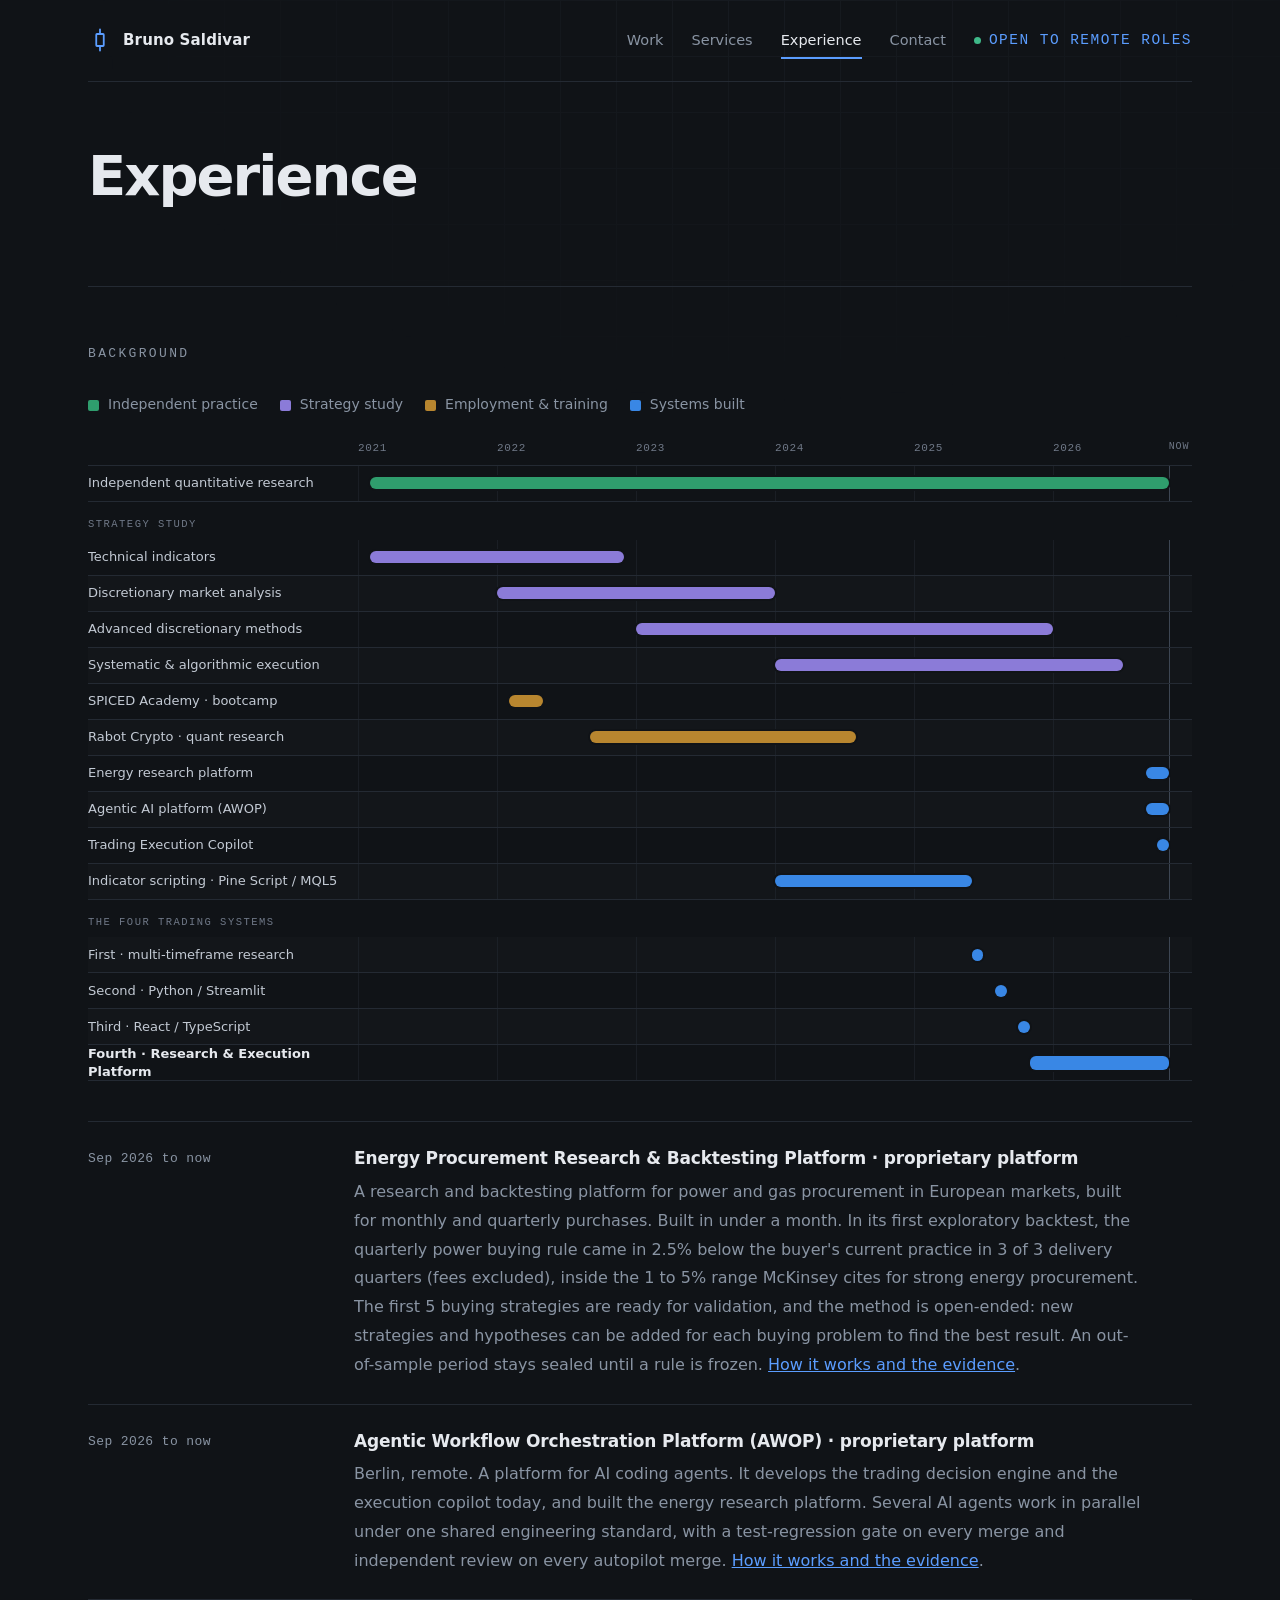
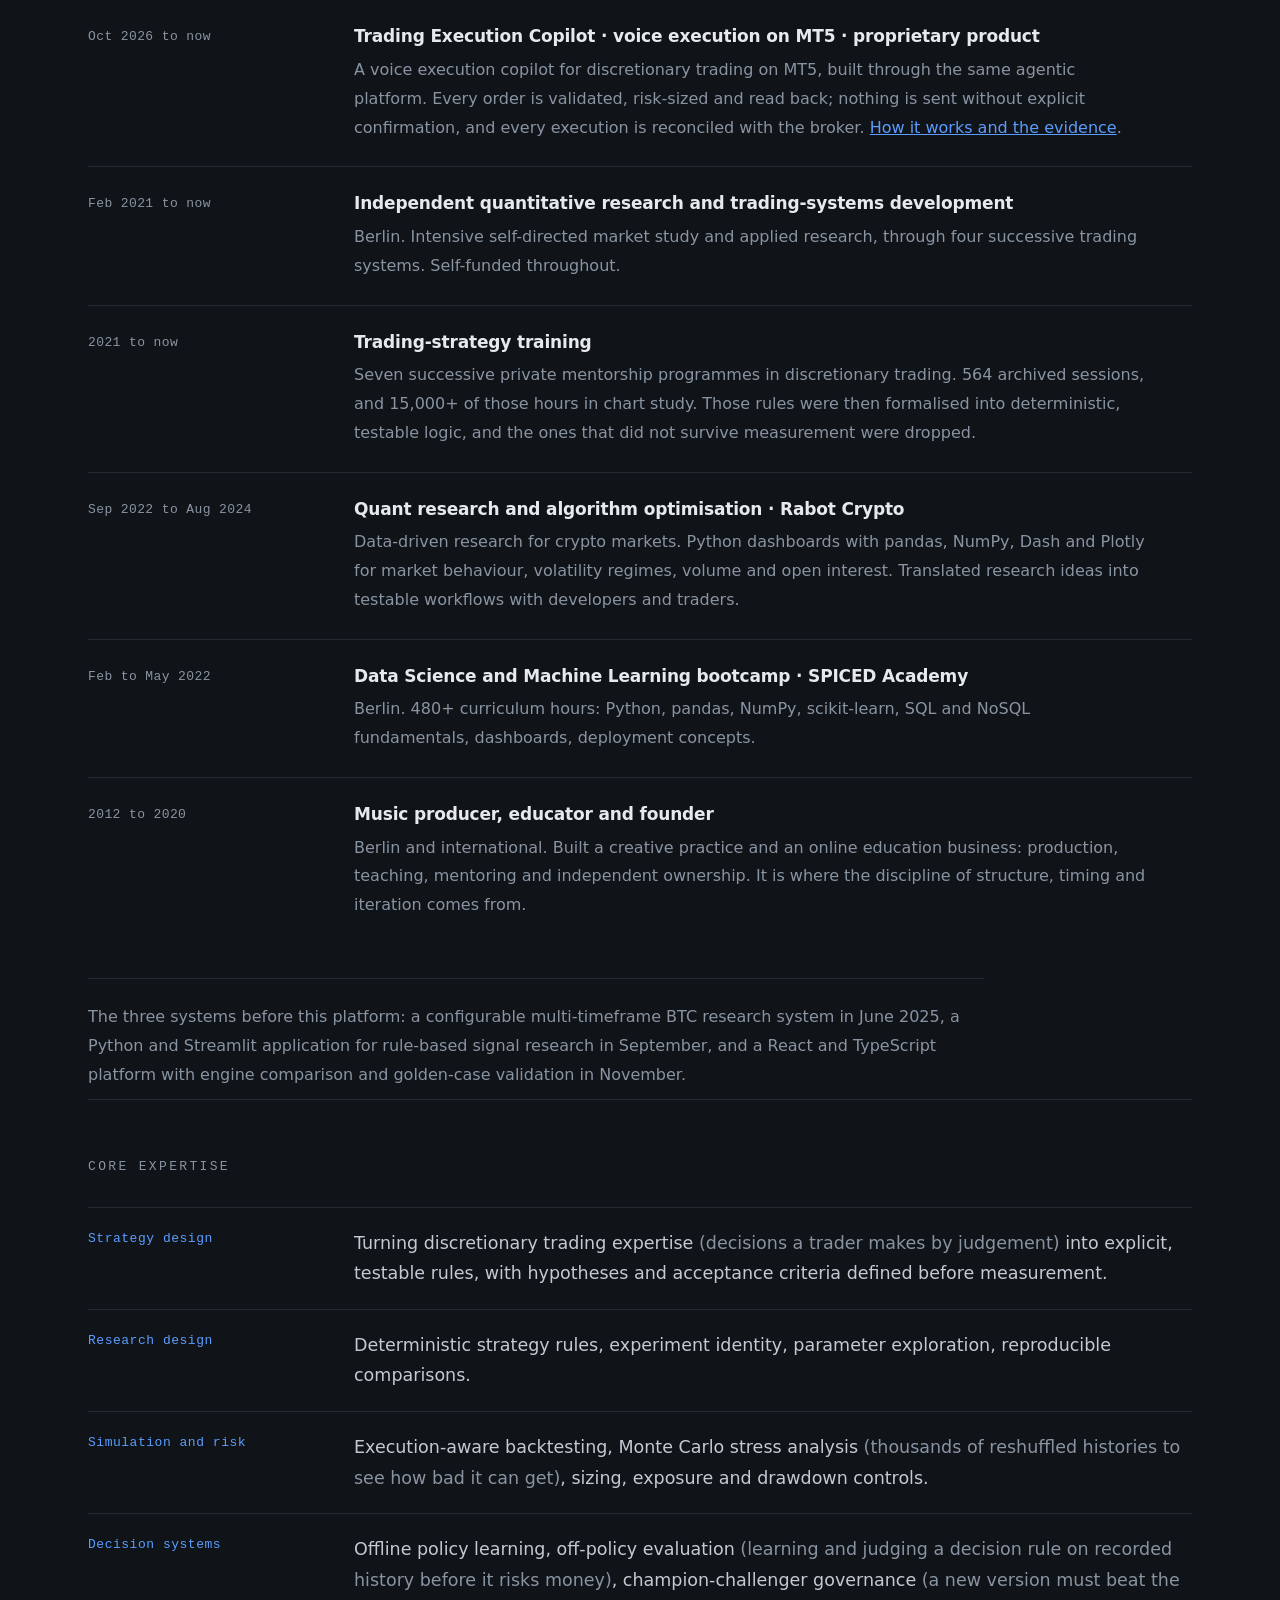
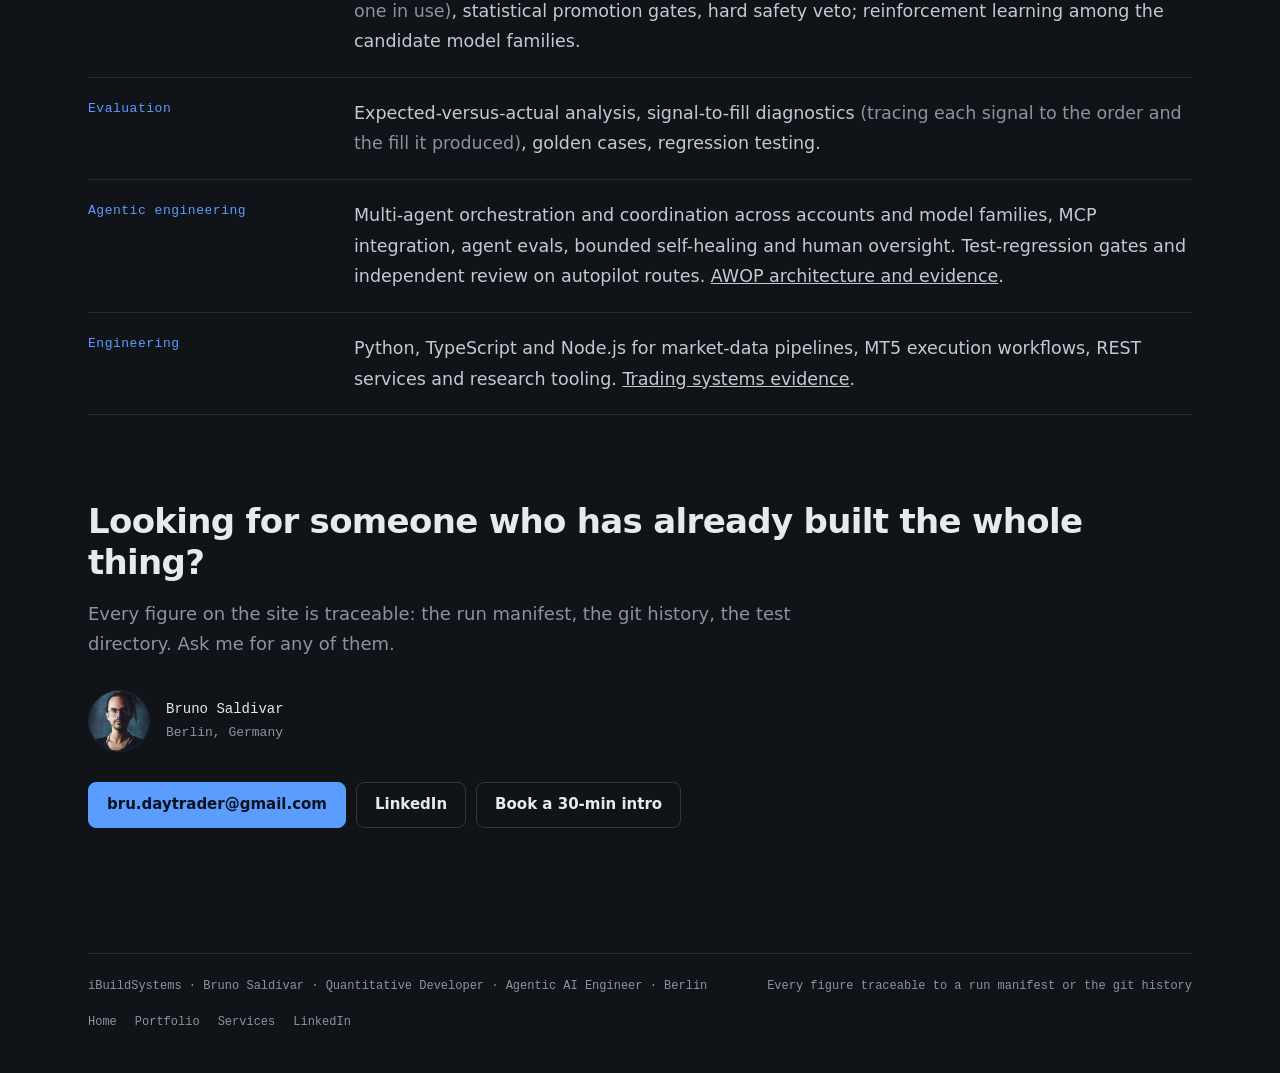
==== commit 266bcae0: "SEO: explain AWOP coordination and bounded recovery; align site entities" ====
--- a/experience/index.html
+++ b/experience/index.html
@@ -12,7 +12,7 @@
 <meta name="theme-color" content="#101317">
 
 <meta property="og:type" content="website">
-<meta property="og:site_name" content="Bruno Saldivar">
+<meta property="og:site_name" content="iBuildSystems">
 <meta property="og:locale" content="en_US">
 <meta property="og:url" content="https://ibuildsystems.work/experience/">
 <meta property="og:title" content="Quant Developer &amp; Agentic AI Engineer | Experience">
@@ -27,6 +27,77 @@
 <meta name="twitter:description" content="Quantitative research, trading systems engineering and agentic AI experience.">
 <meta name="twitter:image" content="https://ibuildsystems.work/og-card.png">
 
+<script type="application/ld+json">
+{
+  "@context": "https://schema.org",
+  "@graph": [
+    {
+      "@type": "Person",
+      "name": "Bruno Saldivar",
+      "url": "https://ibuildsystems.work/",
+      "image": "https://ibuildsystems.work/portrait.jpg",
+      "jobTitle": "Quantitative Developer & Trading Systems Engineer | Agentic AI Engineer | Energy Trading",
+      "email": "mailto:bru.daytrader@gmail.com",
+      "address": {
+        "@type": "PostalAddress",
+        "addressLocality": "Berlin",
+        "addressCountry": "DE"
+      },
+      "sameAs": [
+        "https://www.linkedin.com/in/bru-algo-trader/"
+      ],
+      "alumniOf": {
+        "@type": "EducationalOrganization",
+        "name": "SPICED Academy"
+      },
+      "knowsAbout": [
+        "Quantitative research",
+        "Algorithmic trading",
+        "Systematic trading",
+        "Trading systems development",
+        "Offline policy learning",
+        "Off-policy evaluation",
+        "Energy and power procurement",
+        "Agentic AI systems",
+        "Multi-agent orchestration",
+        "Backtesting",
+        "Monte Carlo simulation",
+        "Market data pipelines",
+        "MetaTrader 5",
+        "JavaScript",
+        "TypeScript",
+        "Python",
+        "Node.js",
+        "Express.js",
+        "React",
+        "MQL5",
+        "Multi-agent coordination",
+        "Agent evaluation",
+        "Augmented intelligence",
+        "Workflow recovery",
+        "Model Context Protocol"
+      ],
+      "@id": "https://ibuildsystems.work/#person"
+    },
+    {
+      "@type": "ProfilePage",
+      "@id": "https://ibuildsystems.work/experience/#webpage",
+      "url": "https://ibuildsystems.work/experience/",
+      "name": "Quant Developer & Agentic AI Engineer | Experience",
+      "inLanguage": "en",
+      "isPartOf": {
+        "@id": "https://ibuildsystems.work/#website"
+      },
+      "about": {
+        "@id": "https://ibuildsystems.work/#person"
+      },
+      "mainEntity": {
+        "@id": "https://ibuildsystems.work/#person"
+      }
+    }
+  ]
+}
+</script>
 <link rel="stylesheet" href="../site.css">
 <link rel="stylesheet" href="../work.css">
 </head>
@@ -182,11 +253,11 @@
       </div>
       <div class="row">
         <div class="k">Agentic engineering</div>
-        <div class="v">Multi-agent orchestration across accounts and model families, parallel work, independent review, test-regression merge gates <i>(nothing merges if the tests get worse than main)</i>, one shared engineering standard.</div>
+        <div class="v">Multi-agent orchestration and coordination across accounts and model families, MCP integration, agent evals, bounded self-healing and human oversight. Test-regression gates and independent review on autopilot routes. <a href="/portfolio/#awop">AWOP architecture and evidence</a>.</div>
       </div>
       <div class="row">
         <div class="k">Engineering</div>
-        <div class="v">Market-data pipelines, MT5 execution workflows, REST services, backend and frontend research tooling.</div>
+        <div class="v">Python, TypeScript and Node.js for market-data pipelines, MT5 execution workflows, REST services and research tooling. <a href="/portfolio/#trading">Trading systems evidence</a>.</div>
       </div>
     </div>
   </section>
@@ -198,7 +269,7 @@
       Ask me for any of them.
     </p>
     <div class="signature">
-      <img src="../portrait.jpg" alt="Bruno Saldivar">
+      <img src="../portrait.jpg" alt="Bruno Saldivar" width="62" height="62" loading="lazy" decoding="async">
       <div class="who"><b>Bruno Saldivar</b>Berlin, Germany</div>
     </div>
     <div class="btns">
@@ -212,7 +283,7 @@
 
 <div class="wrap">
   <footer class="site-foot">
-    <span>Bruno Saldivar · Quantitative Developer · Agentic AI Engineer · Berlin</span>
+    <span>iBuildSystems · Bruno Saldivar · Quantitative Developer · Agentic AI Engineer · Berlin</span>
     <span>Every figure traceable to a run manifest or the git history</span>
     <nav aria-label="Footer">
       <a href="/">Home</a>
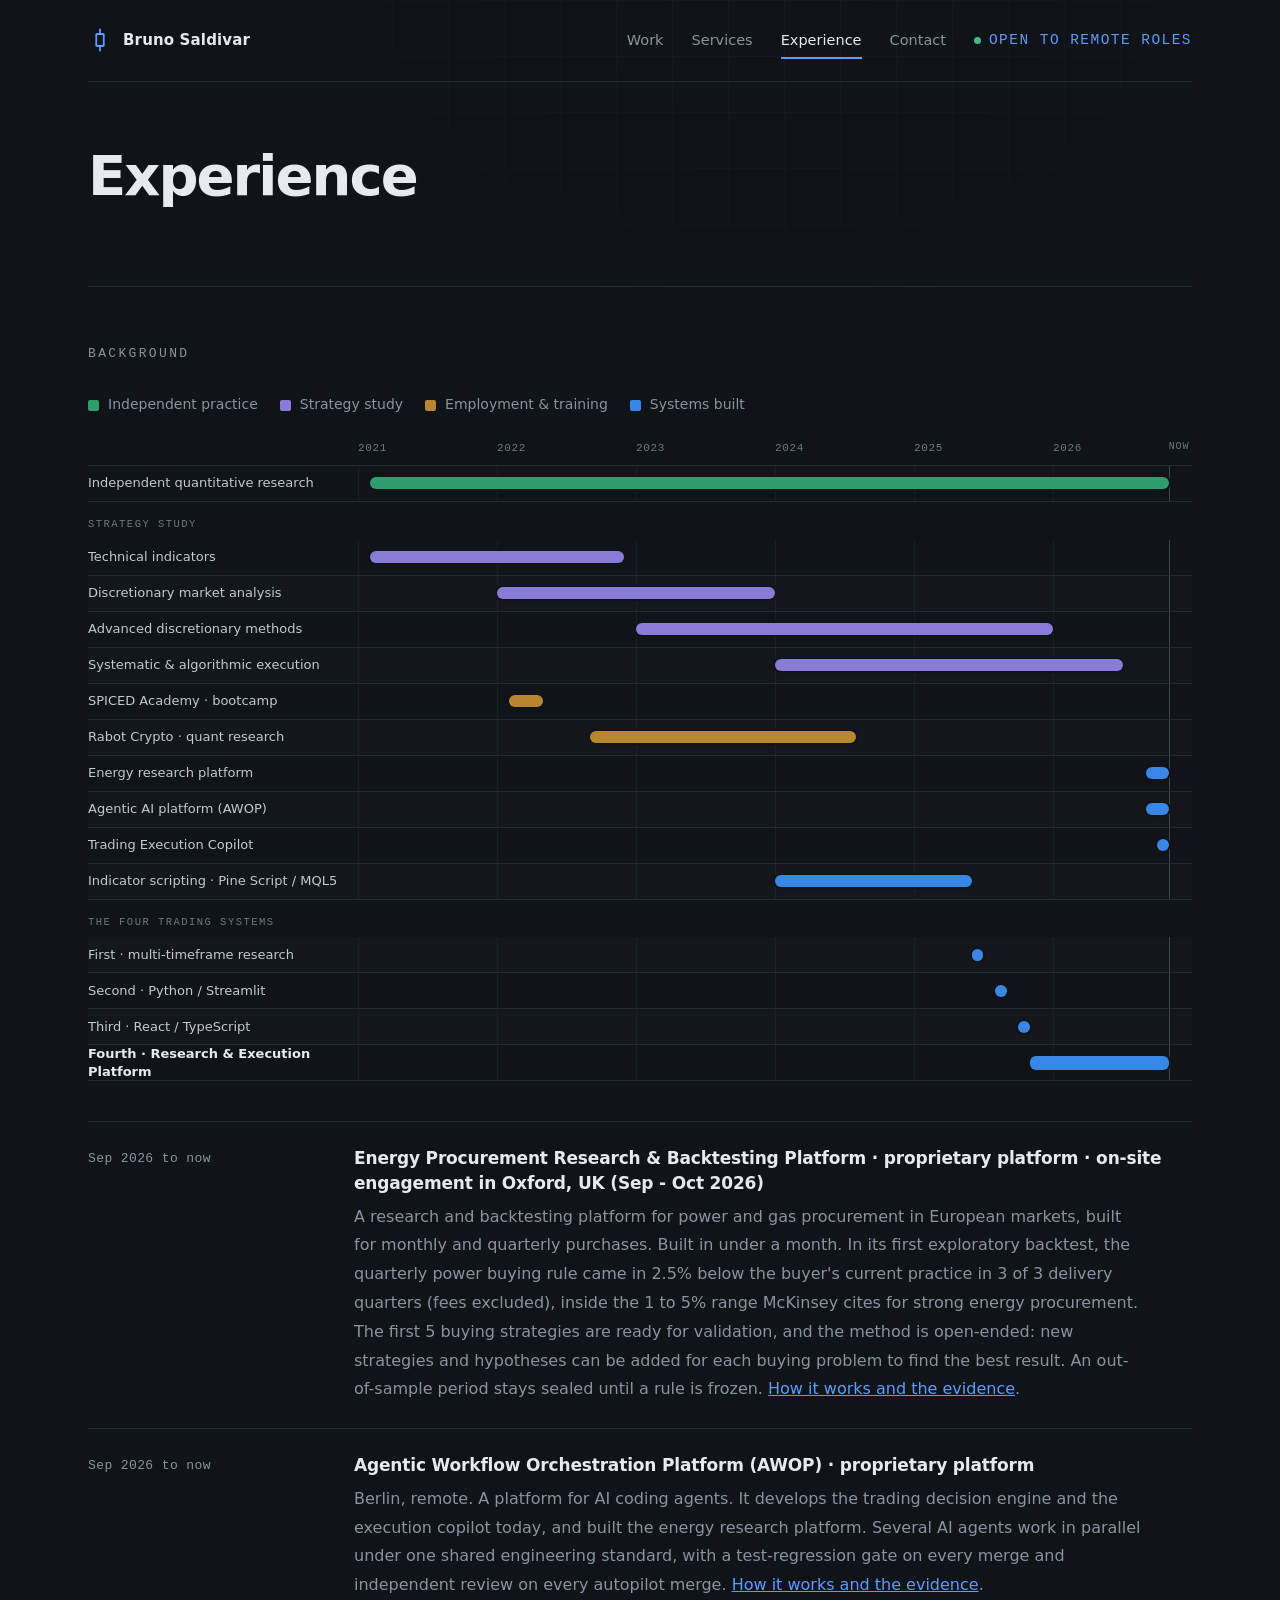
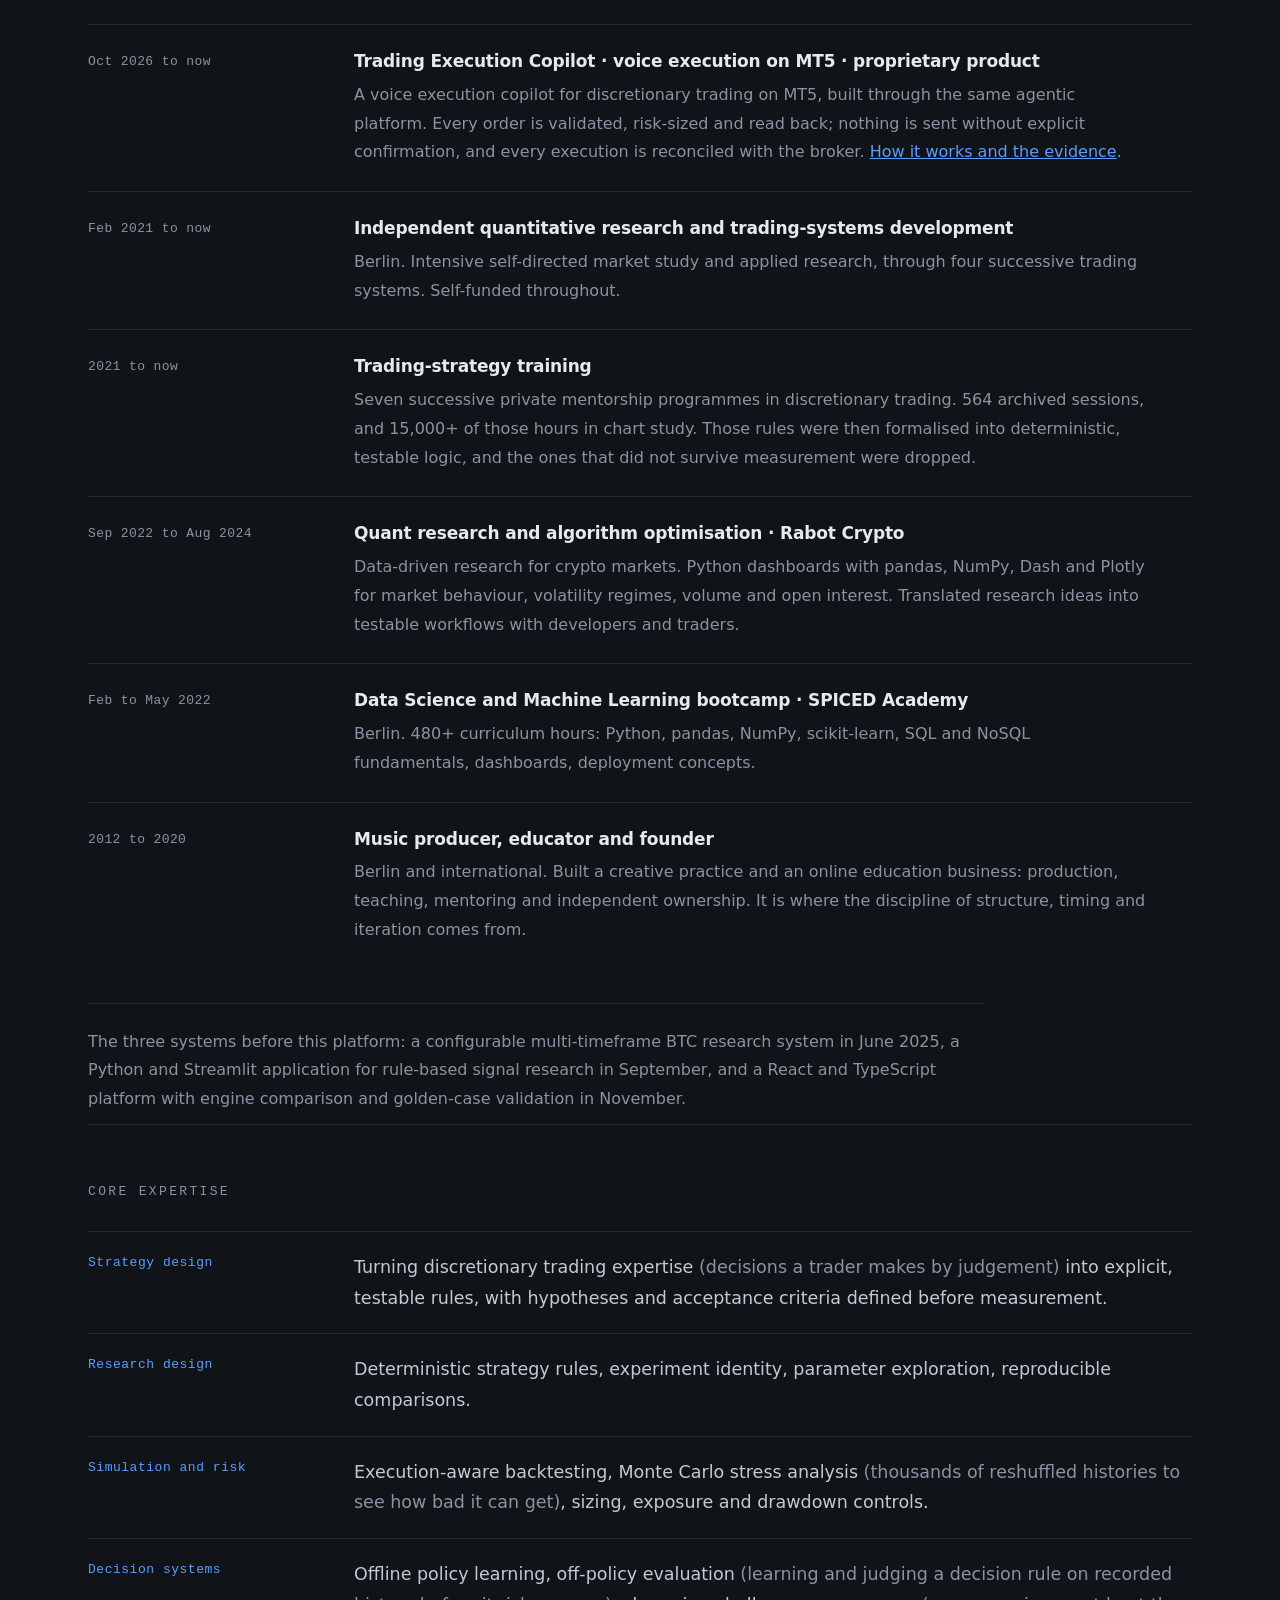
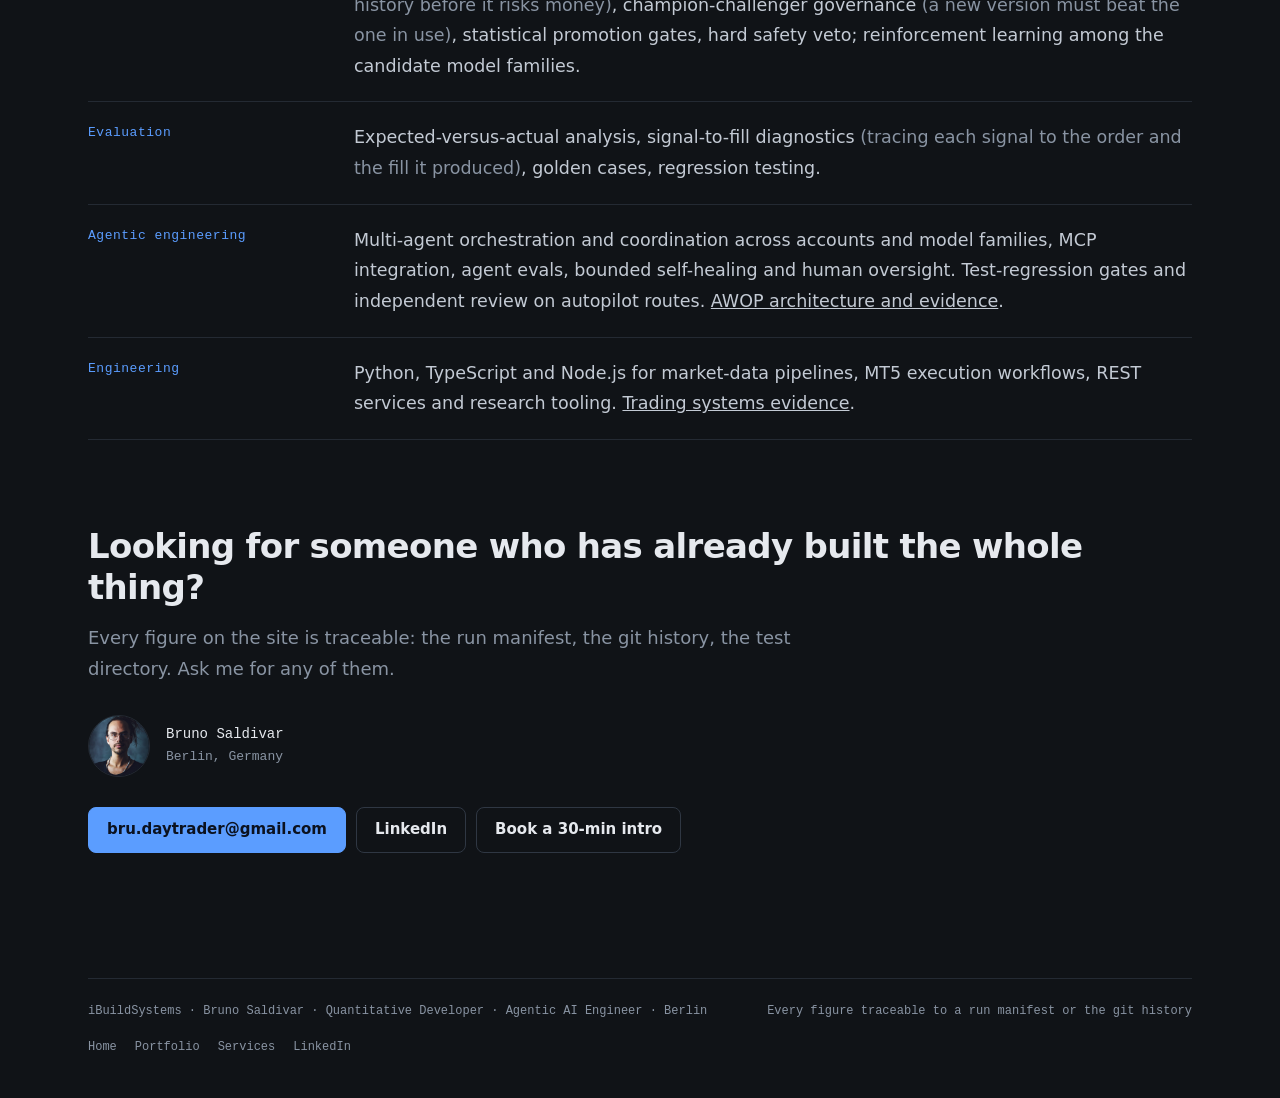
==== commit 9a765494: "Energy platform: surface the on-site engagement in Oxford, UK (Sep - Oct 2026) on home, portfolio an" ====
--- a/experience/index.html
+++ b/experience/index.html
@@ -164,7 +164,7 @@
       <div class="tl-row">
         <div class="tl-when">Sep 2026 to now</div>
         <div class="tl-what">
-          <h4>Energy Procurement Research &amp; Backtesting Platform · proprietary platform</h4>
+          <h4>Energy Procurement Research &amp; Backtesting Platform · proprietary platform · on-site engagement in Oxford, UK (Sep&nbsp;-&nbsp;Oct&nbsp;2026)</h4>
           <p>A research and backtesting platform for power and gas procurement in European markets, built for monthly and quarterly purchases. Built in under a month. In its first exploratory backtest, the quarterly power buying rule came in 2.5% below the buyer&#39;s current practice in 3 of 3 delivery quarters (fees excluded), inside the 1 to 5% range McKinsey cites for strong energy procurement. The first 5 buying strategies are ready for validation, and the method is open-ended: new strategies and hypotheses can be added for each buying problem to find the best result. An out-of-sample period stays sealed until a rule is frozen. <a href="/portfolio/#energy">How it works and the evidence</a>.</p>
         </div>
       </div>
@@ -273,9 +273,9 @@
       <div class="who"><b>Bruno Saldivar</b>Berlin, Germany</div>
     </div>
     <div class="btns">
-      <a class="btn solid" href="mailto:bru.daytrader@gmail.com">bru.daytrader@gmail.com</a>
+      <a class="btn solid" href="mailto:bru.daytrader@gmail.com?subject=Hiring%20inquiry%20-%20iBuildSystems">bru.daytrader@gmail.com</a>
       <a class="btn" href="https://www.linkedin.com/in/bru-algo-trader/">LinkedIn</a>
-      <a class="btn" href="https://calendly.com/bru-lets-talk/30min">Book a 30-min intro</a>
+      <a class="btn" href="https://calendly.com/bru-lets-talk/30min?utm_source=ibuildsystems.work&utm_medium=website&utm_campaign=inbound_intro&utm_content=experience_contact">Book a 30-min intro</a>
     </div>
   </section>
 
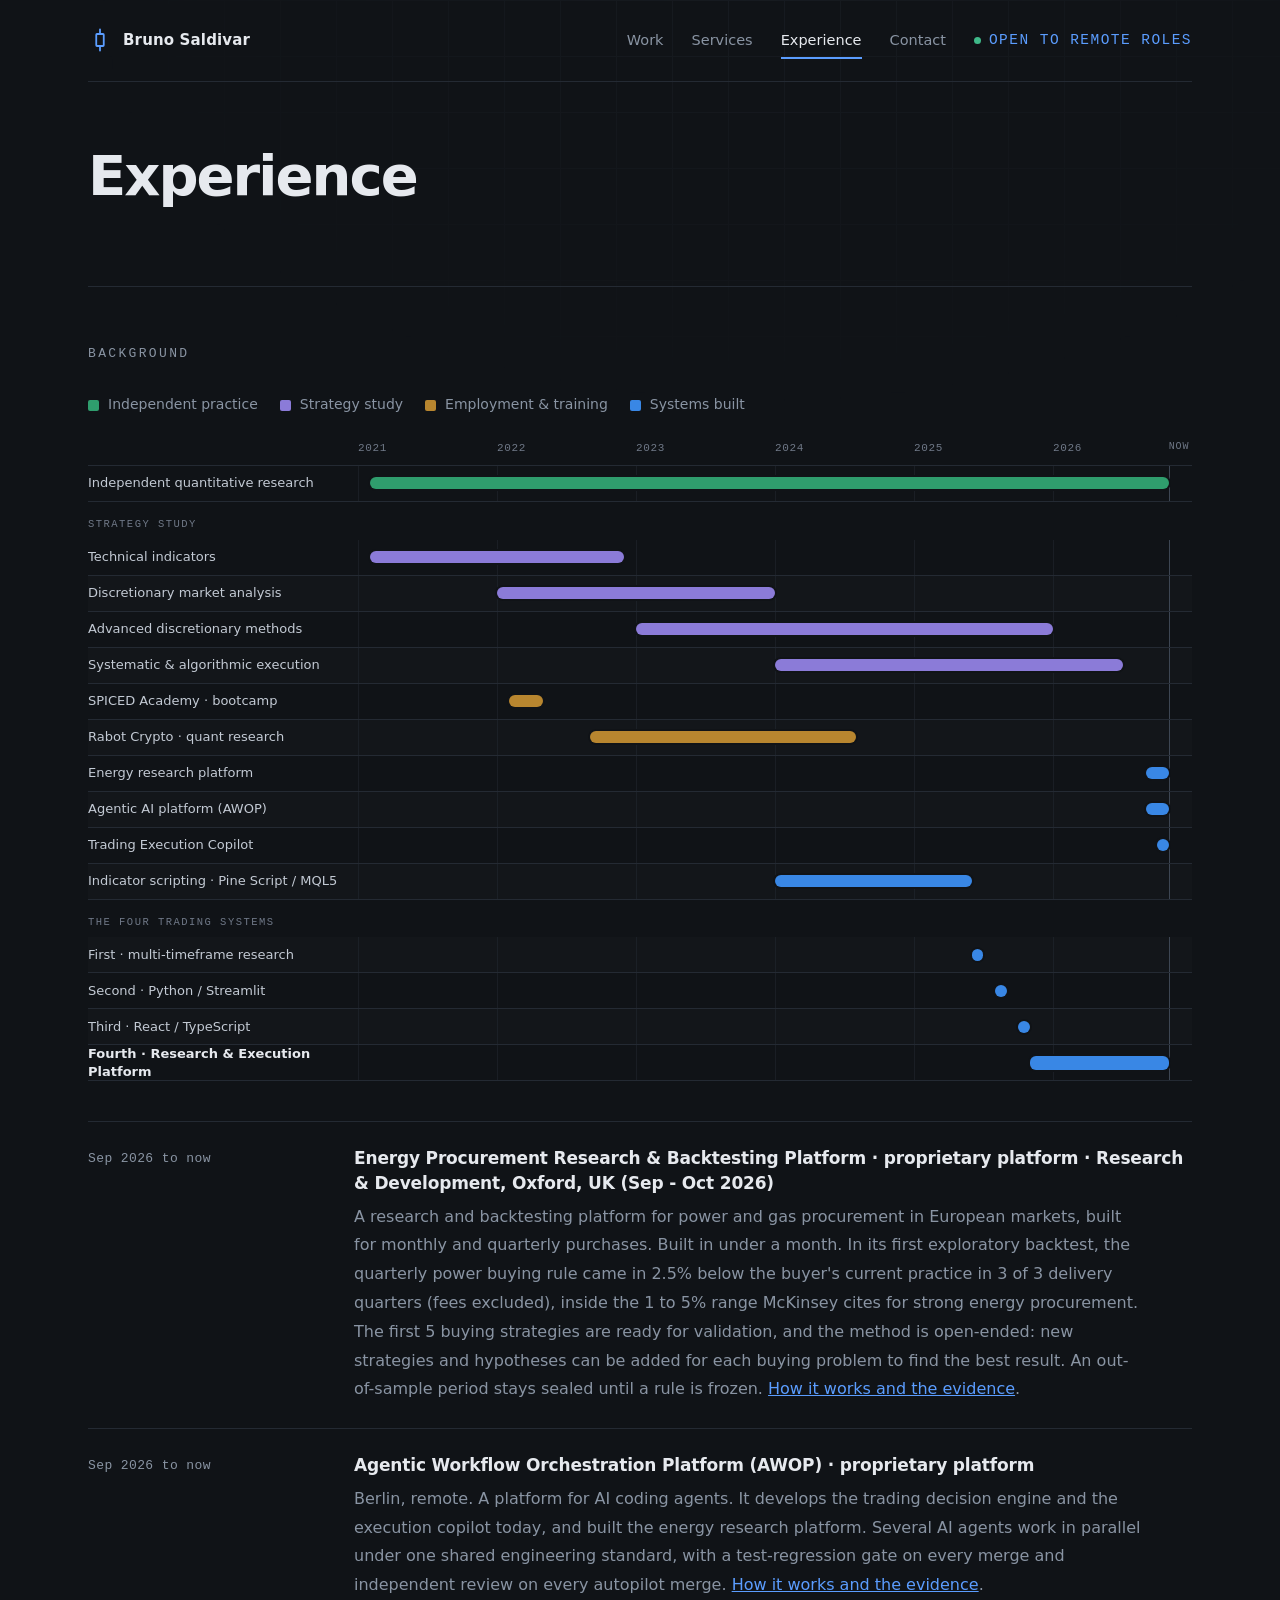
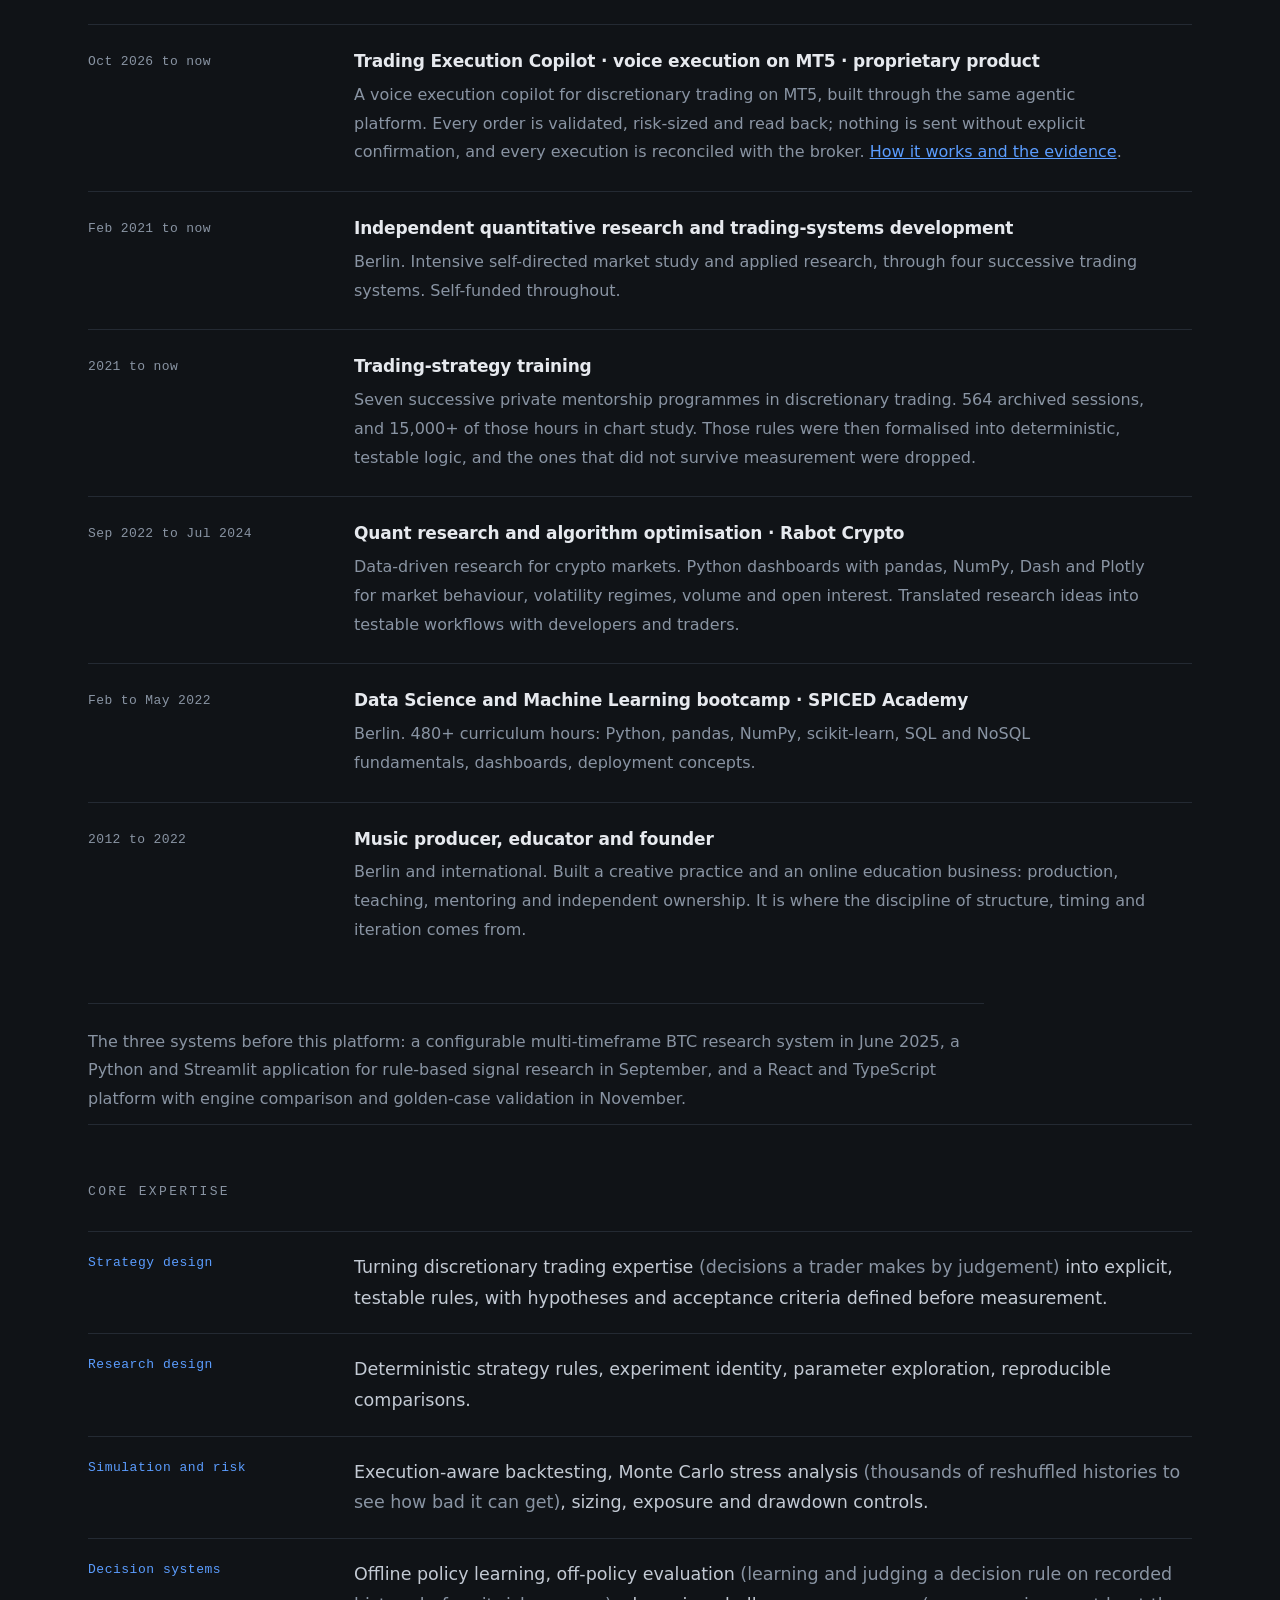
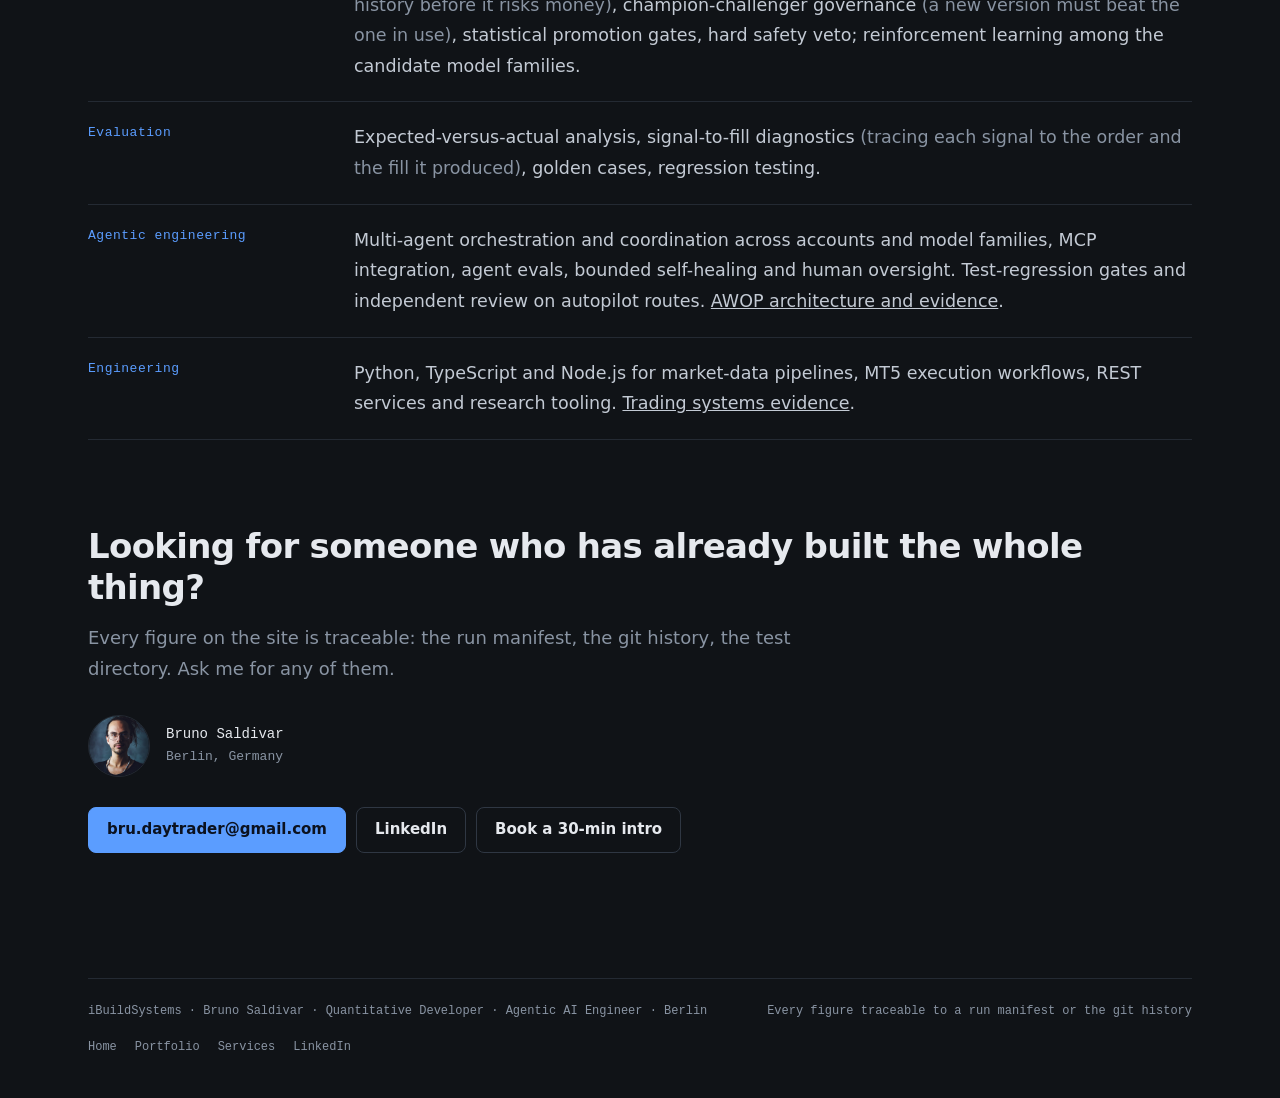
==== commit 7b063483: "site: Oxford as Research & Development; trading platform learns from every trade (RL, champion-chall" ====
--- a/experience/index.html
+++ b/experience/index.html
@@ -73,7 +73,9 @@
         "MQL5",
         "Multi-agent coordination",
         "Agent evaluation",
+        "Agentic workflow orchestration",
         "Augmented intelligence",
+        "Human-in-the-loop AI",
         "Workflow recovery",
         "Model Context Protocol"
       ],
@@ -146,7 +148,7 @@
         <div class="g-row"><span class="g-lab">Advanced discretionary methods</span><div class="g-track"><div class="g-now" style="left:97.22%"></div><div class="g-hit" style="left:33.33%;width:50.0%" data-t="Advanced discretionary methods" data-d="2023 - 2025"><div class="g-bar" data-k="stu"></div></div></div></div>
         <div class="g-row"><span class="g-lab">Systematic &amp; algorithmic execution</span><div class="g-track"><div class="g-now" style="left:97.22%"></div><div class="g-hit" style="left:50.0%;width:41.67%" data-t="Systematic and algorithmic execution" data-d="2024 - present"><div class="g-bar" data-k="stu"></div></div></div></div>
         <div class="g-row"><span class="g-lab">SPICED Academy · bootcamp</span><div class="g-track"><div class="g-now" style="left:97.22%"></div><div class="g-hit" style="left:18.06%;width:4.17%" data-t="SPICED Academy · Data Science bootcamp" data-d="Feb - May 2022 · 480+ hours"><div class="g-bar" data-k="job"></div></div></div></div>
-        <div class="g-row"><span class="g-lab">Rabot Crypto · quant research</span><div class="g-track"><div class="g-now" style="left:97.22%"></div><div class="g-hit" style="left:27.78%;width:31.94%" data-t="Rabot Crypto · quant research" data-d="Sep 2022 - Aug 2024"><div class="g-bar" data-k="job"></div></div></div></div>
+        <div class="g-row"><span class="g-lab">Rabot Crypto · quant research</span><div class="g-track"><div class="g-now" style="left:97.22%"></div><div class="g-hit" style="left:27.78%;width:31.94%" data-t="Rabot Crypto · quant research" data-d="Sep 2022 - Jul 2024"><div class="g-bar" data-k="job"></div></div></div></div>
         <div class="g-row"><span class="g-lab">Energy research platform</span><div class="g-track"><div class="g-now" style="left:97.22%"></div><div class="g-hit" style="left:94.44%;width:2.78%" data-t="Energy Procurement Research &amp; Backtesting Platform" data-d="Sep 2026 - present · proprietary platform"><div class="g-bar" data-k="sys"></div></div></div></div>
         <div class="g-row"><span class="g-lab">Agentic AI platform (AWOP)</span><div class="g-track"><div class="g-now" style="left:97.22%"></div><div class="g-hit" style="left:94.44%;width:2.78%" data-t="Agentic Workflow Orchestration Platform (AWOP)" data-d="Sep 2026 - present · proprietary platform"><div class="g-bar" data-k="sys"></div></div></div></div>
         <div class="g-row"><span class="g-lab">Trading Execution Copilot</span><div class="g-track"><div class="g-now" style="left:97.22%"></div><div class="g-hit" style="left:95.83%;width:1.39%" data-t="Trading Execution Copilot · voice execution on MT5" data-d="Oct 2026 - present · proprietary product"><div class="g-bar" data-k="sys"></div></div></div></div>
@@ -164,7 +166,7 @@
       <div class="tl-row">
         <div class="tl-when">Sep 2026 to now</div>
         <div class="tl-what">
-          <h4>Energy Procurement Research &amp; Backtesting Platform · proprietary platform · on-site engagement in Oxford, UK (Sep&nbsp;-&nbsp;Oct&nbsp;2026)</h4>
+          <h4>Energy Procurement Research &amp; Backtesting Platform · proprietary platform · Research &amp; Development, Oxford, UK (Sep&nbsp;-&nbsp;Oct&nbsp;2026)</h4>
           <p>A research and backtesting platform for power and gas procurement in European markets, built for monthly and quarterly purchases. Built in under a month. In its first exploratory backtest, the quarterly power buying rule came in 2.5% below the buyer&#39;s current practice in 3 of 3 delivery quarters (fees excluded), inside the 1 to 5% range McKinsey cites for strong energy procurement. The first 5 buying strategies are ready for validation, and the method is open-ended: new strategies and hypotheses can be added for each buying problem to find the best result. An out-of-sample period stays sealed until a rule is frozen. <a href="/portfolio/#energy">How it works and the evidence</a>.</p>
         </div>
       </div>
@@ -199,7 +201,7 @@
         </div>
       </div>
       <div class="tl-row">
-        <div class="tl-when">Sep 2022 to Aug 2024</div>
+        <div class="tl-when">Sep 2022 to Jul 2024</div>
         <div class="tl-what">
           <h4>Quant research and algorithm optimisation · Rabot Crypto</h4>
           <p>Data-driven research for crypto markets. Python dashboards with pandas, NumPy, Dash and Plotly for market behaviour, volatility regimes, volume and open interest. Translated research ideas into testable workflows with developers and traders.</p>
@@ -213,7 +215,7 @@
         </div>
       </div>
       <div class="tl-row">
-        <div class="tl-when">2012 to 2020</div>
+        <div class="tl-when">2012 to 2022</div>
         <div class="tl-what">
           <h4>Music producer, educator and founder</h4>
           <p>Berlin and international. Built a creative practice and an online education business: production, teaching, mentoring and independent ownership. It is where the discipline of structure, timing and iteration comes from.</p>
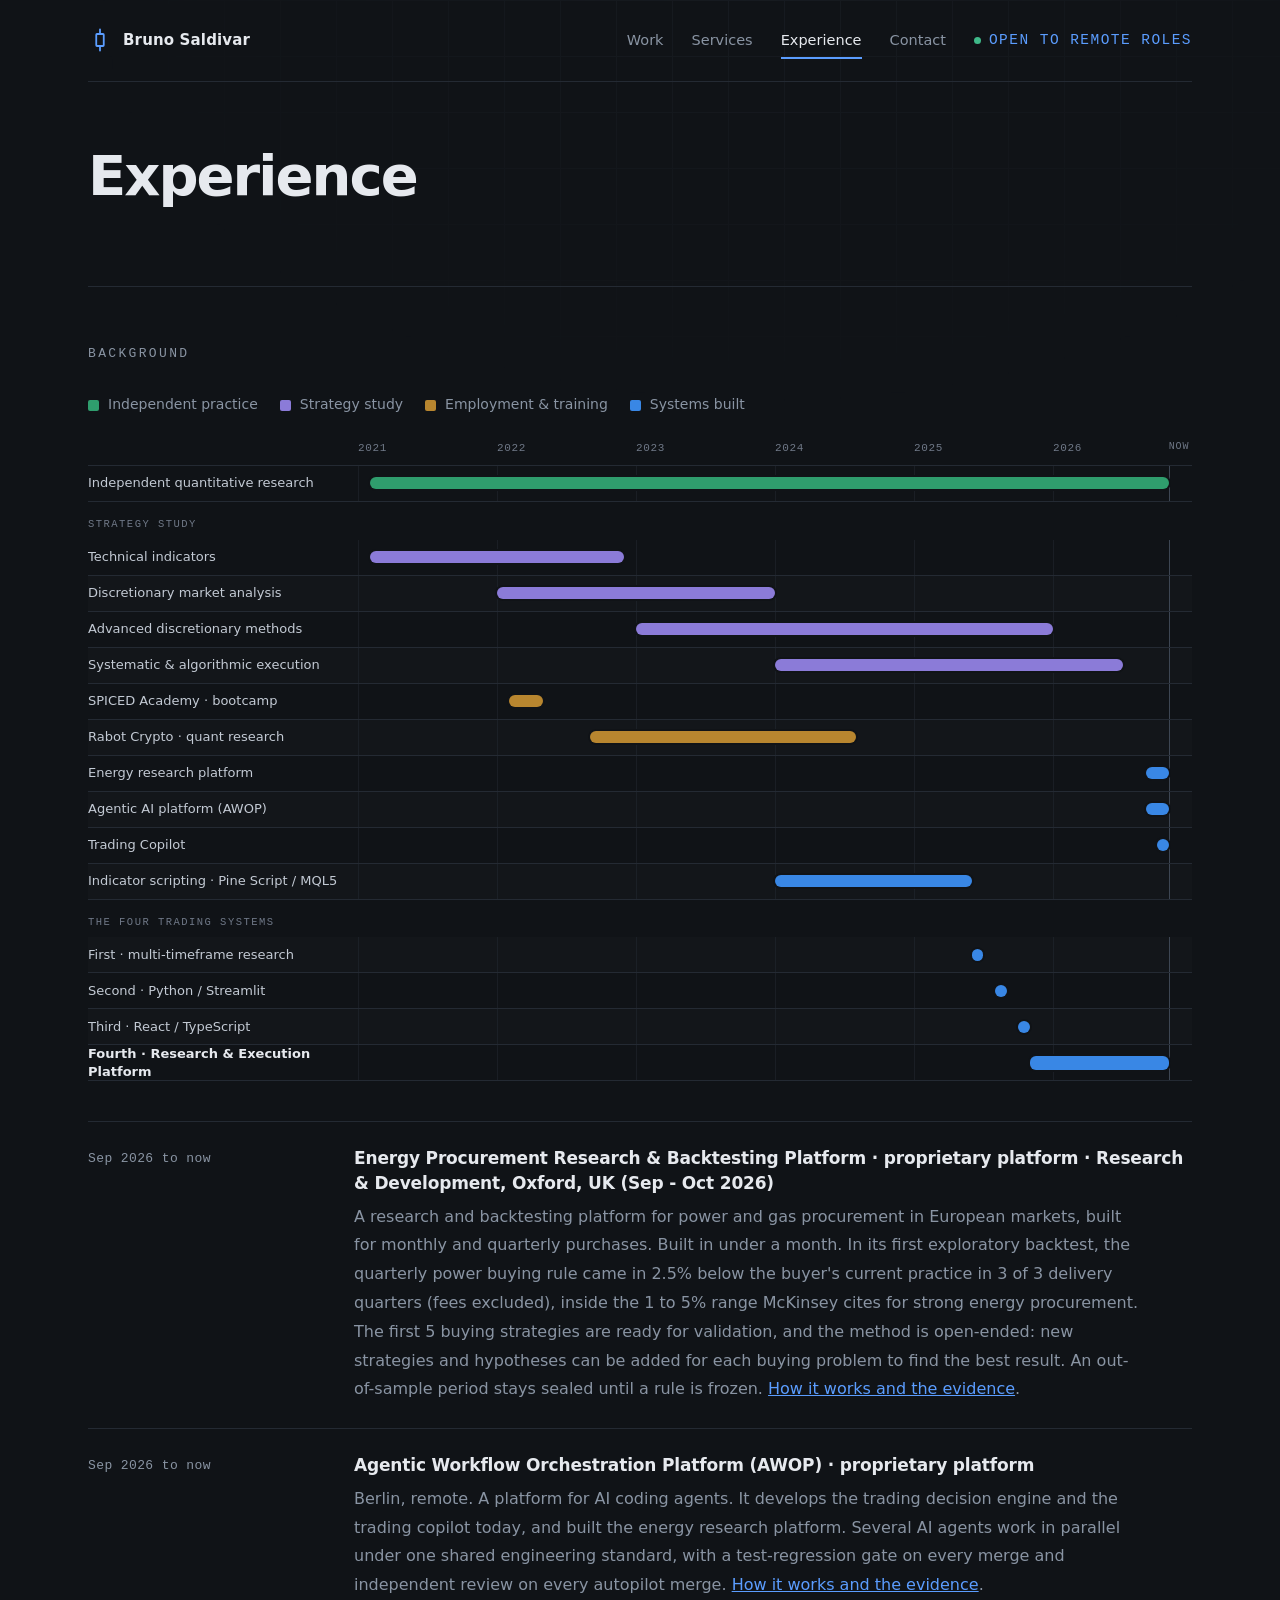
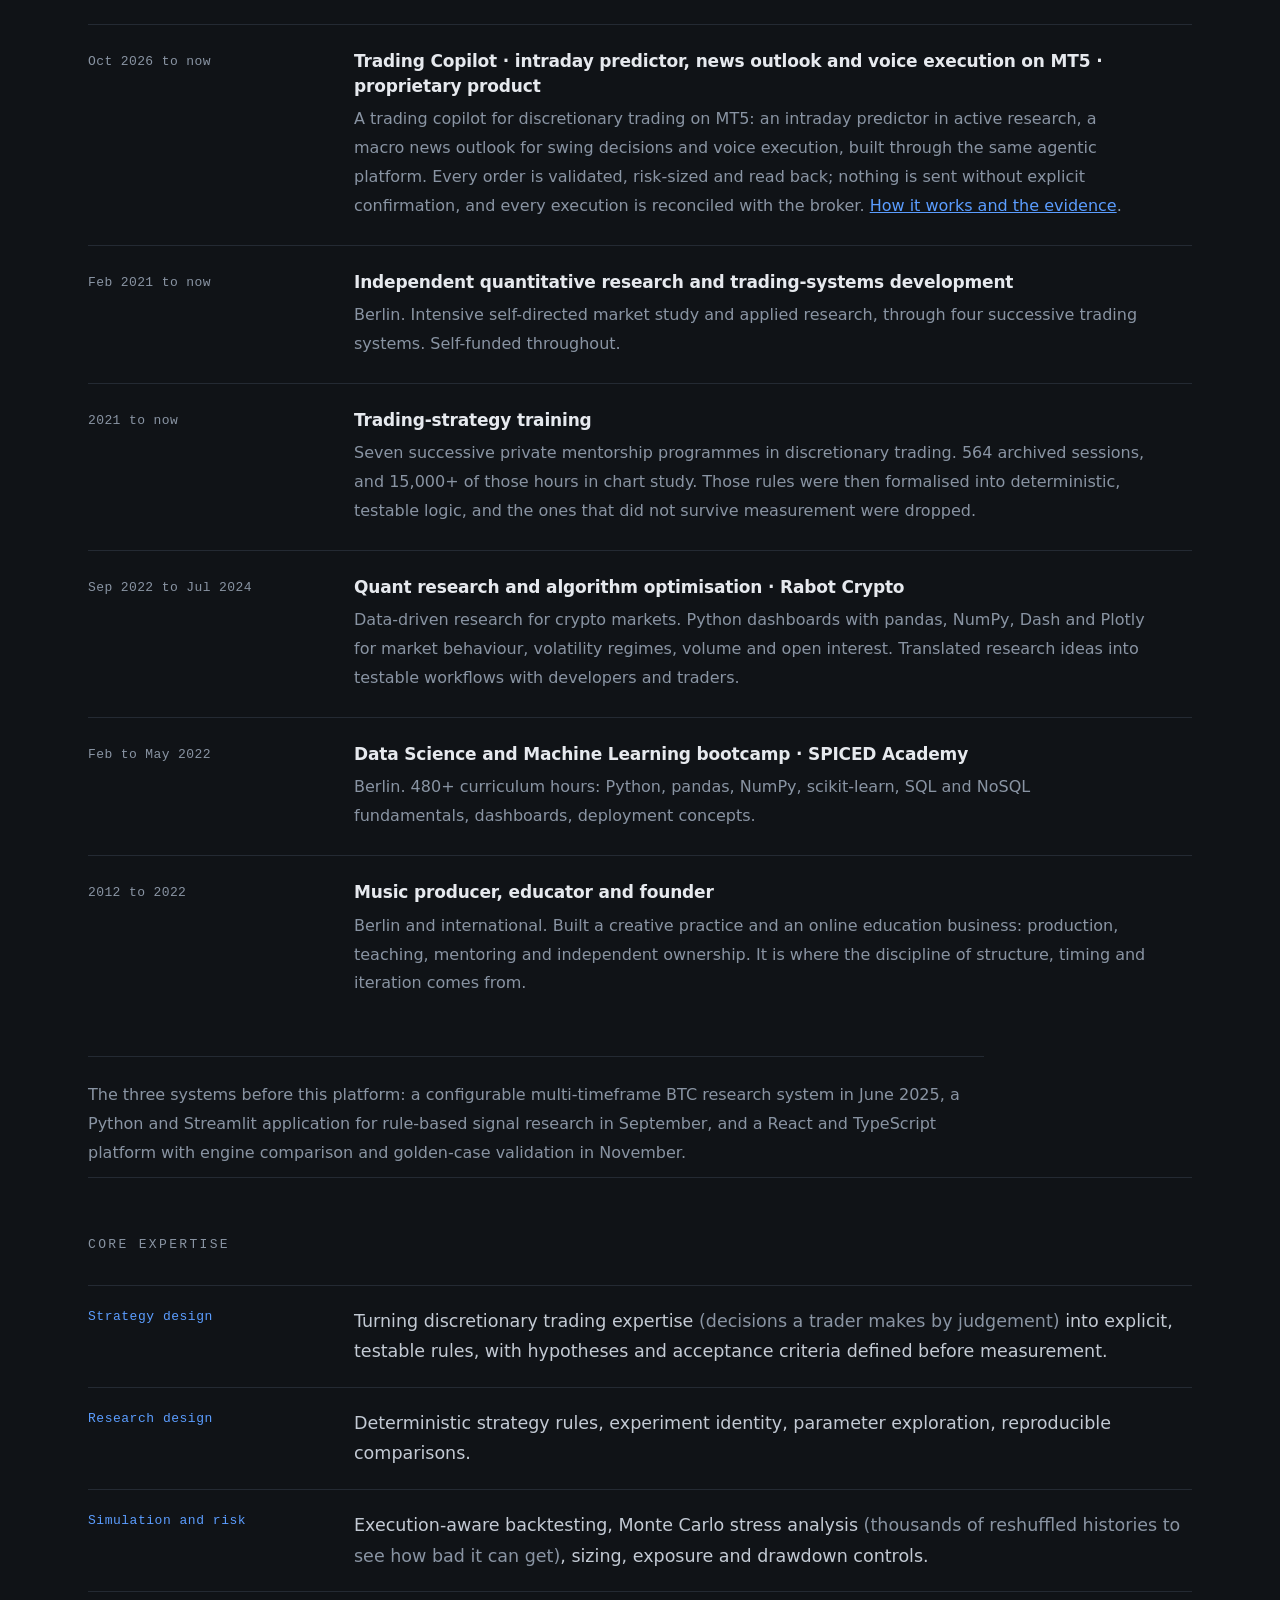
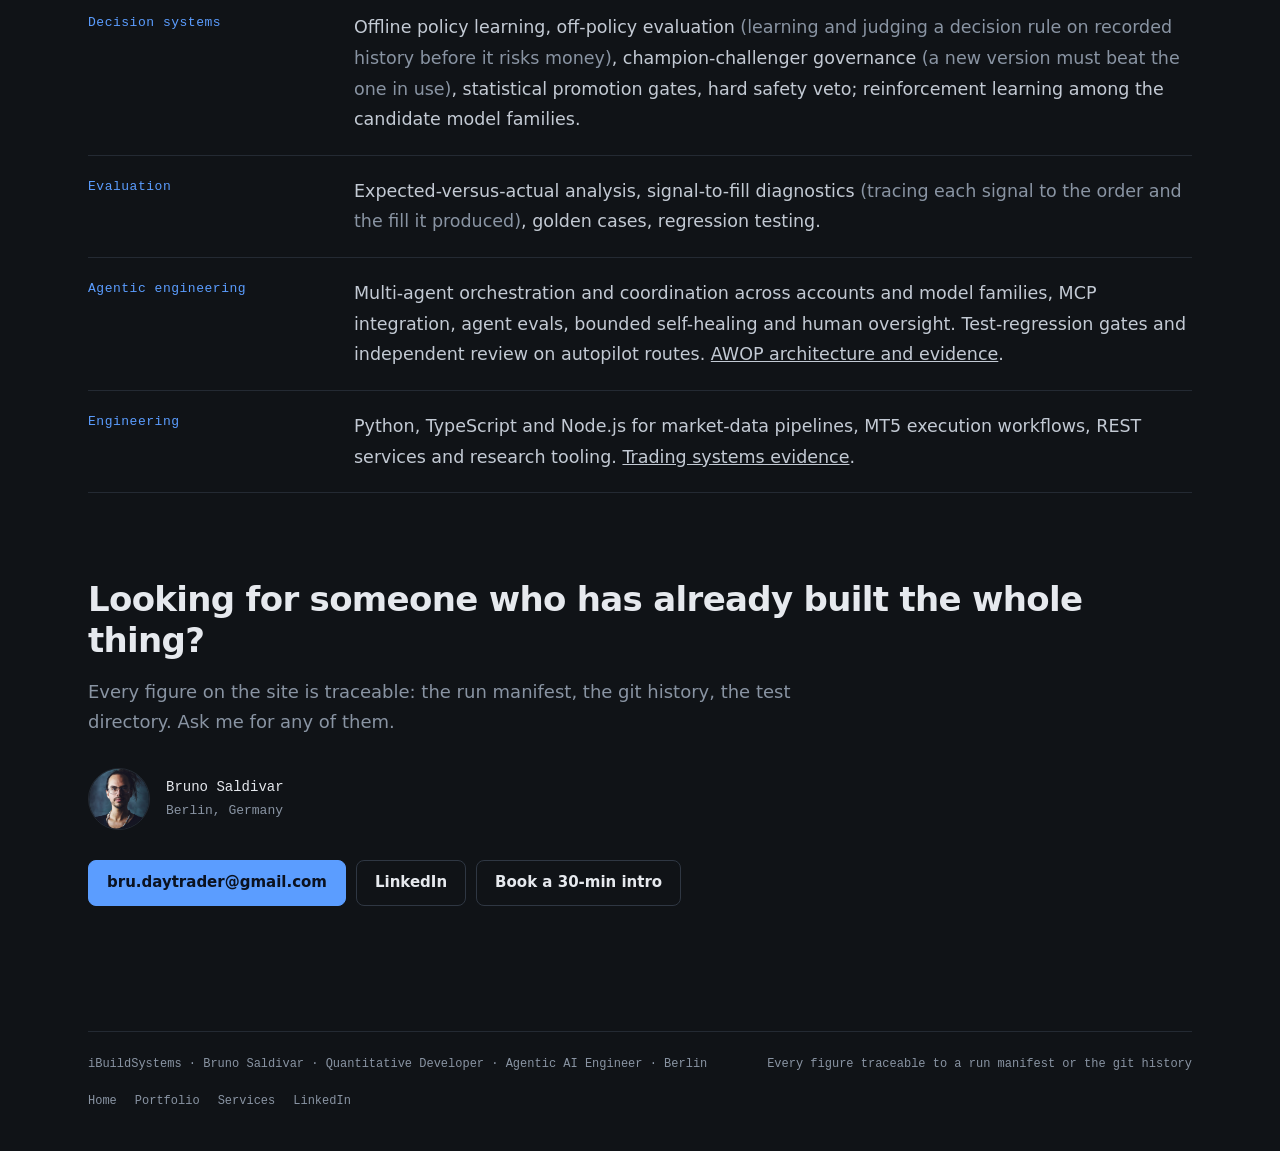
==== commit ccfd0769: "site: system 02 renamed; intraday predictor and news outlook move to system 02; RL decision engine i" ====
--- a/experience/index.html
+++ b/experience/index.html
@@ -151,7 +151,7 @@
         <div class="g-row"><span class="g-lab">Rabot Crypto · quant research</span><div class="g-track"><div class="g-now" style="left:97.22%"></div><div class="g-hit" style="left:27.78%;width:31.94%" data-t="Rabot Crypto · quant research" data-d="Sep 2022 - Jul 2024"><div class="g-bar" data-k="job"></div></div></div></div>
         <div class="g-row"><span class="g-lab">Energy research platform</span><div class="g-track"><div class="g-now" style="left:97.22%"></div><div class="g-hit" style="left:94.44%;width:2.78%" data-t="Energy Procurement Research &amp; Backtesting Platform" data-d="Sep 2026 - present · proprietary platform"><div class="g-bar" data-k="sys"></div></div></div></div>
         <div class="g-row"><span class="g-lab">Agentic AI platform (AWOP)</span><div class="g-track"><div class="g-now" style="left:97.22%"></div><div class="g-hit" style="left:94.44%;width:2.78%" data-t="Agentic Workflow Orchestration Platform (AWOP)" data-d="Sep 2026 - present · proprietary platform"><div class="g-bar" data-k="sys"></div></div></div></div>
-        <div class="g-row"><span class="g-lab">Trading Execution Copilot</span><div class="g-track"><div class="g-now" style="left:97.22%"></div><div class="g-hit" style="left:95.83%;width:1.39%" data-t="Trading Execution Copilot · voice execution on MT5" data-d="Oct 2026 - present · proprietary product"><div class="g-bar" data-k="sys"></div></div></div></div>
+        <div class="g-row"><span class="g-lab">Trading Copilot</span><div class="g-track"><div class="g-now" style="left:97.22%"></div><div class="g-hit" style="left:95.83%;width:1.39%" data-t="Trading Copilot · voice execution on MT5" data-d="Oct 2026 - present · proprietary product"><div class="g-bar" data-k="sys"></div></div></div></div>
         <div class="g-row"><span class="g-lab">Indicator scripting · Pine Script / MQL5</span><div class="g-track"><div class="g-now" style="left:97.22%"></div><div class="g-hit" style="left:50.0%;width:23.61%" data-t="Indicator scripting in Pine Script and MQL5" data-d="2024 - mid 2025 · TradingView scripts ported to MQL5"><div class="g-bar" data-k="sys"></div></div></div></div>
         <div class="g-group"><span>The four trading systems</span><div></div></div>
         <div class="g-row"><span class="g-lab">First · multi-timeframe research</span><div class="g-track"><div class="g-now" style="left:97.22%"></div><div class="g-hit" style="left:73.61%;width:1.39%" data-t="Multi-timeframe strategy research" data-d="Jun 2025 · first system"><div class="g-bar" data-k="sys"></div></div></div></div>
@@ -174,14 +174,14 @@
         <div class="tl-when">Sep 2026 to now</div>
         <div class="tl-what">
           <h4>Agentic Workflow Orchestration Platform (AWOP) · proprietary platform</h4>
-          <p>Berlin, remote. A platform for AI coding agents. It develops the trading decision engine and the execution copilot today, and built the energy research platform. Several AI agents work in parallel under one shared engineering standard, with a test-regression gate on every merge and independent review on every autopilot merge. <a href="/portfolio/#awop">How it works and the evidence</a>.</p>
+          <p>Berlin, remote. A platform for AI coding agents. It develops the trading decision engine and the trading copilot today, and built the energy research platform. Several AI agents work in parallel under one shared engineering standard, with a test-regression gate on every merge and independent review on every autopilot merge. <a href="/portfolio/#awop">How it works and the evidence</a>.</p>
         </div>
       </div>
       <div class="tl-row">
         <div class="tl-when">Oct 2026 to now</div>
         <div class="tl-what">
-          <h4>Trading Execution Copilot · voice execution on MT5 · proprietary product</h4>
-          <p>A voice execution copilot for discretionary trading on MT5, built through the same agentic platform. Every order is validated, risk-sized and read back; nothing is sent without explicit confirmation, and every execution is reconciled with the broker. <a href="/portfolio/#copilot">How it works and the evidence</a>.</p>
+          <h4>Trading Copilot · intraday predictor, news outlook and voice execution on MT5 · proprietary product</h4>
+          <p>A trading copilot for discretionary trading on MT5: an intraday predictor in active research, a macro news outlook for swing decisions and voice execution, built through the same agentic platform. Every order is validated, risk-sized and read back; nothing is sent without explicit confirmation, and every execution is reconciled with the broker. <a href="/portfolio/#copilot">How it works and the evidence</a>.</p>
         </div>
       </div>
       <div class="tl-row">
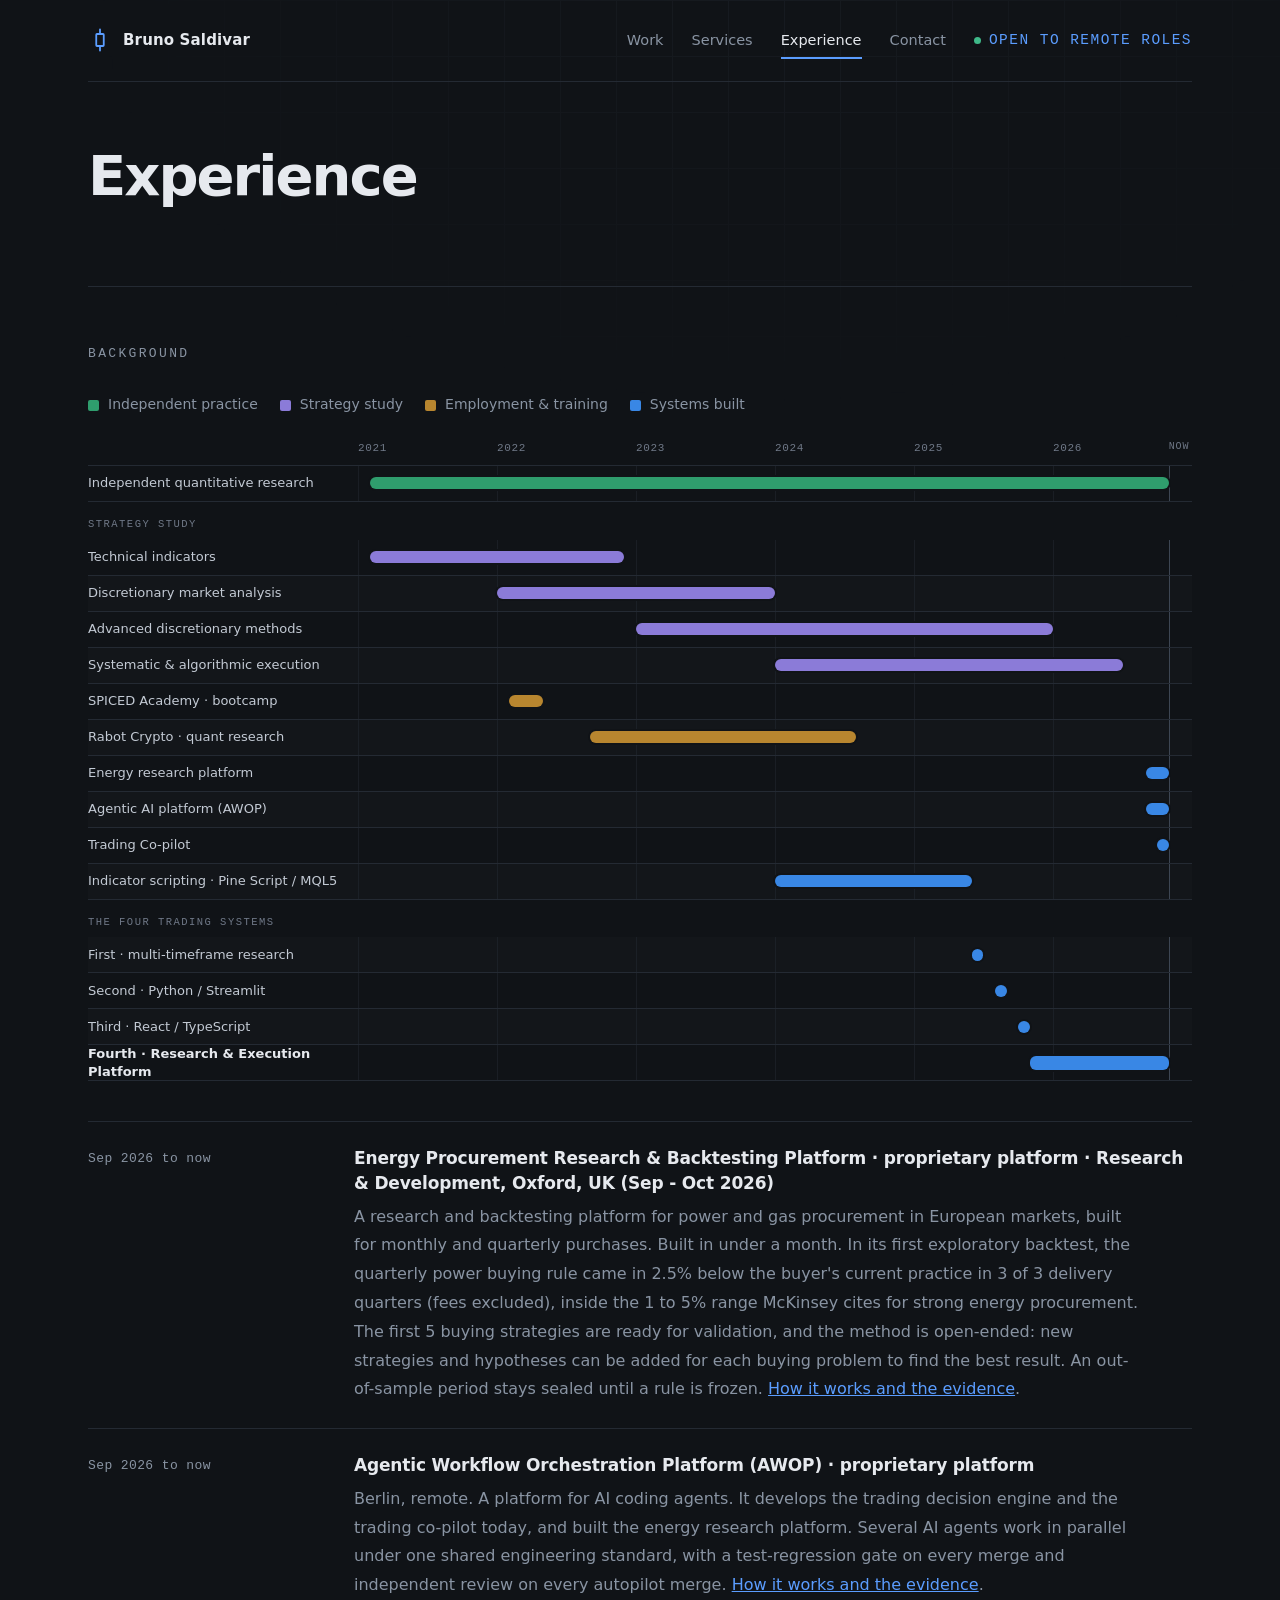
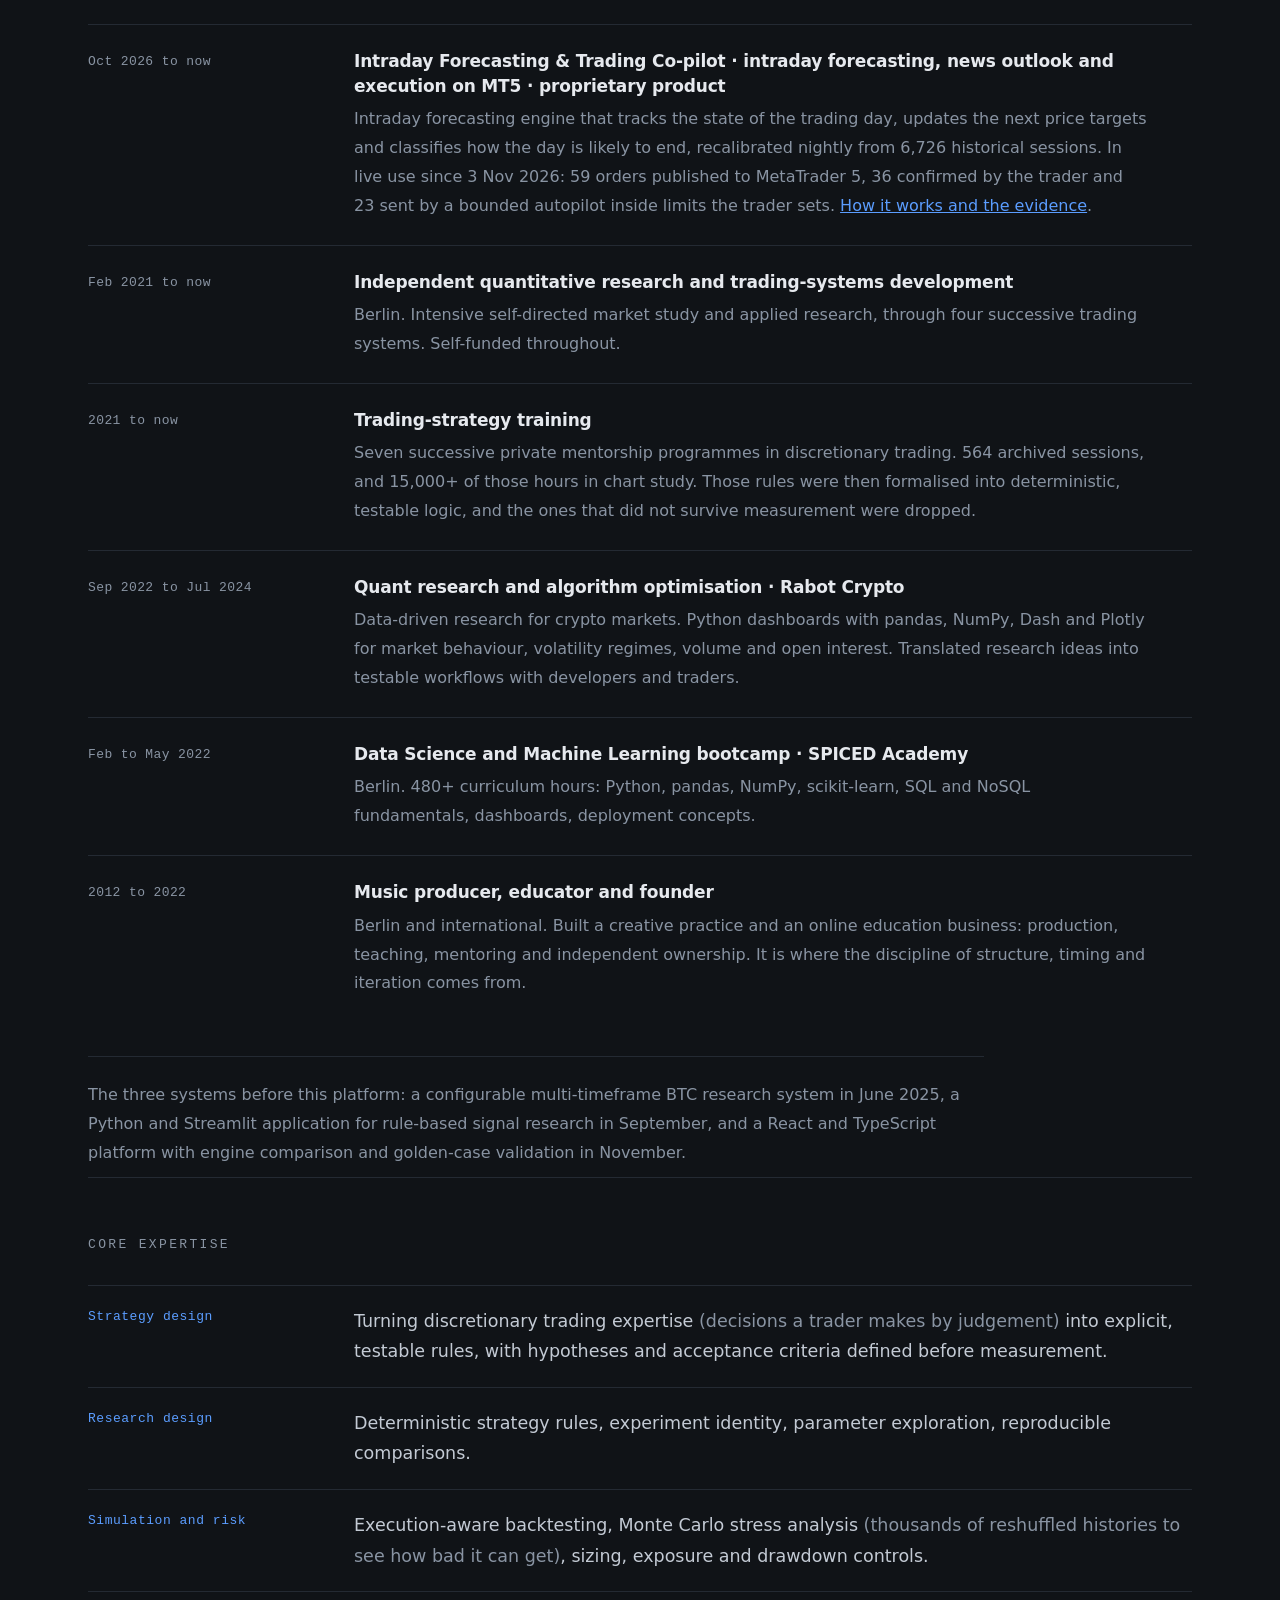
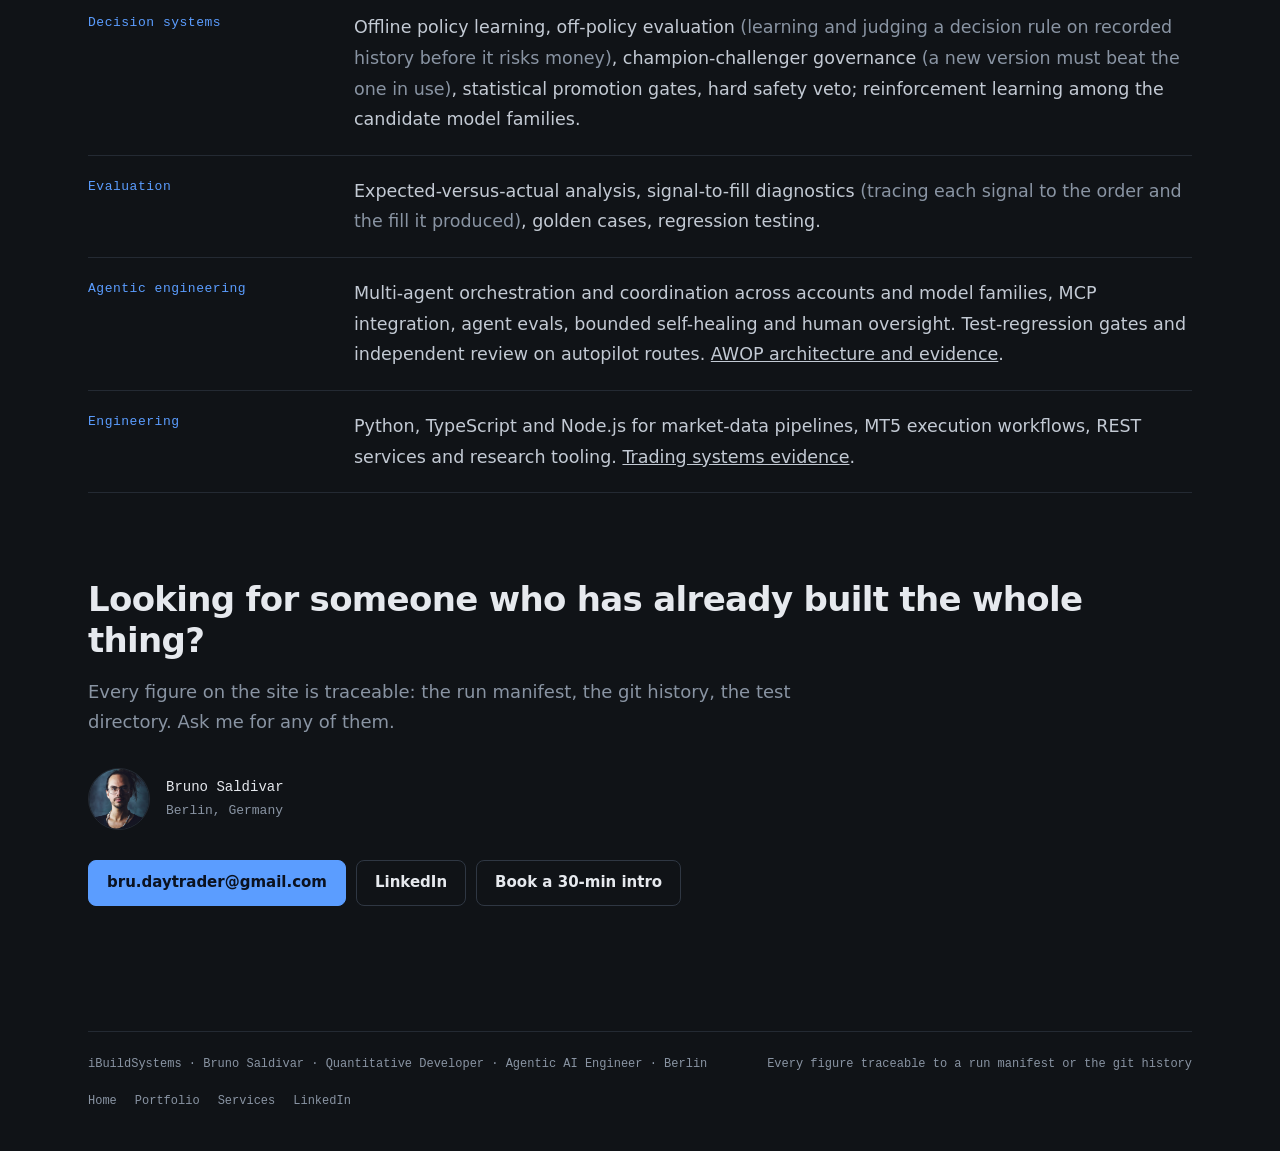
==== commit 7b0c962b: "site: system 02 renamed Intraday Forecasting & Trading Co-pilot (tagline, forecasting engine, 59 MT5" ====
--- a/experience/index.html
+++ b/experience/index.html
@@ -74,7 +74,7 @@
         "Multi-agent coordination",
         "Agent evaluation",
         "Agentic workflow orchestration",
-        "Augmented intelligence",
+        "Intraday forecasting",
         "Human-in-the-loop AI",
         "Workflow recovery",
         "Model Context Protocol"
@@ -151,7 +151,7 @@
         <div class="g-row"><span class="g-lab">Rabot Crypto · quant research</span><div class="g-track"><div class="g-now" style="left:97.22%"></div><div class="g-hit" style="left:27.78%;width:31.94%" data-t="Rabot Crypto · quant research" data-d="Sep 2022 - Jul 2024"><div class="g-bar" data-k="job"></div></div></div></div>
         <div class="g-row"><span class="g-lab">Energy research platform</span><div class="g-track"><div class="g-now" style="left:97.22%"></div><div class="g-hit" style="left:94.44%;width:2.78%" data-t="Energy Procurement Research &amp; Backtesting Platform" data-d="Sep 2026 - present · proprietary platform"><div class="g-bar" data-k="sys"></div></div></div></div>
         <div class="g-row"><span class="g-lab">Agentic AI platform (AWOP)</span><div class="g-track"><div class="g-now" style="left:97.22%"></div><div class="g-hit" style="left:94.44%;width:2.78%" data-t="Agentic Workflow Orchestration Platform (AWOP)" data-d="Sep 2026 - present · proprietary platform"><div class="g-bar" data-k="sys"></div></div></div></div>
-        <div class="g-row"><span class="g-lab">Trading Copilot</span><div class="g-track"><div class="g-now" style="left:97.22%"></div><div class="g-hit" style="left:95.83%;width:1.39%" data-t="Trading Copilot · voice execution on MT5" data-d="Oct 2026 - present · proprietary product"><div class="g-bar" data-k="sys"></div></div></div></div>
+        <div class="g-row"><span class="g-lab">Trading Co-pilot</span><div class="g-track"><div class="g-now" style="left:97.22%"></div><div class="g-hit" style="left:95.83%;width:1.39%" data-t="Intraday Forecasting &amp; Trading Co-pilot · live on MT5" data-d="Oct 2026 - present · proprietary product"><div class="g-bar" data-k="sys"></div></div></div></div>
         <div class="g-row"><span class="g-lab">Indicator scripting · Pine Script / MQL5</span><div class="g-track"><div class="g-now" style="left:97.22%"></div><div class="g-hit" style="left:50.0%;width:23.61%" data-t="Indicator scripting in Pine Script and MQL5" data-d="2024 - mid 2025 · TradingView scripts ported to MQL5"><div class="g-bar" data-k="sys"></div></div></div></div>
         <div class="g-group"><span>The four trading systems</span><div></div></div>
         <div class="g-row"><span class="g-lab">First · multi-timeframe research</span><div class="g-track"><div class="g-now" style="left:97.22%"></div><div class="g-hit" style="left:73.61%;width:1.39%" data-t="Multi-timeframe strategy research" data-d="Jun 2025 · first system"><div class="g-bar" data-k="sys"></div></div></div></div>
@@ -174,14 +174,14 @@
         <div class="tl-when">Sep 2026 to now</div>
         <div class="tl-what">
           <h4>Agentic Workflow Orchestration Platform (AWOP) · proprietary platform</h4>
-          <p>Berlin, remote. A platform for AI coding agents. It develops the trading decision engine and the trading copilot today, and built the energy research platform. Several AI agents work in parallel under one shared engineering standard, with a test-regression gate on every merge and independent review on every autopilot merge. <a href="/portfolio/#awop">How it works and the evidence</a>.</p>
+          <p>Berlin, remote. A platform for AI coding agents. It develops the trading decision engine and the trading co-pilot today, and built the energy research platform. Several AI agents work in parallel under one shared engineering standard, with a test-regression gate on every merge and independent review on every autopilot merge. <a href="/portfolio/#awop">How it works and the evidence</a>.</p>
         </div>
       </div>
       <div class="tl-row">
         <div class="tl-when">Oct 2026 to now</div>
         <div class="tl-what">
-          <h4>Trading Copilot · intraday predictor, news outlook and voice execution on MT5 · proprietary product</h4>
-          <p>A trading copilot for discretionary trading on MT5: an intraday predictor in active research, a macro news outlook for swing decisions and voice execution, built through the same agentic platform. Every order is validated, risk-sized and read back; nothing is sent without explicit confirmation, and every execution is reconciled with the broker. <a href="/portfolio/#copilot">How it works and the evidence</a>.</p>
+          <h4>Intraday Forecasting &amp; Trading Co-pilot · intraday forecasting, news outlook and execution on MT5 · proprietary product</h4>
+          <p>Intraday forecasting engine that tracks the state of the trading day, updates the next price targets and classifies how the day is likely to end, recalibrated nightly from 6,726 historical sessions. In live use since 3 Nov 2026: 59 orders published to MetaTrader 5, 36 confirmed by the trader and 23 sent by a bounded autopilot inside limits the trader sets. <a href="/portfolio/#copilot">How it works and the evidence</a>.</p>
         </div>
       </div>
       <div class="tl-row">
